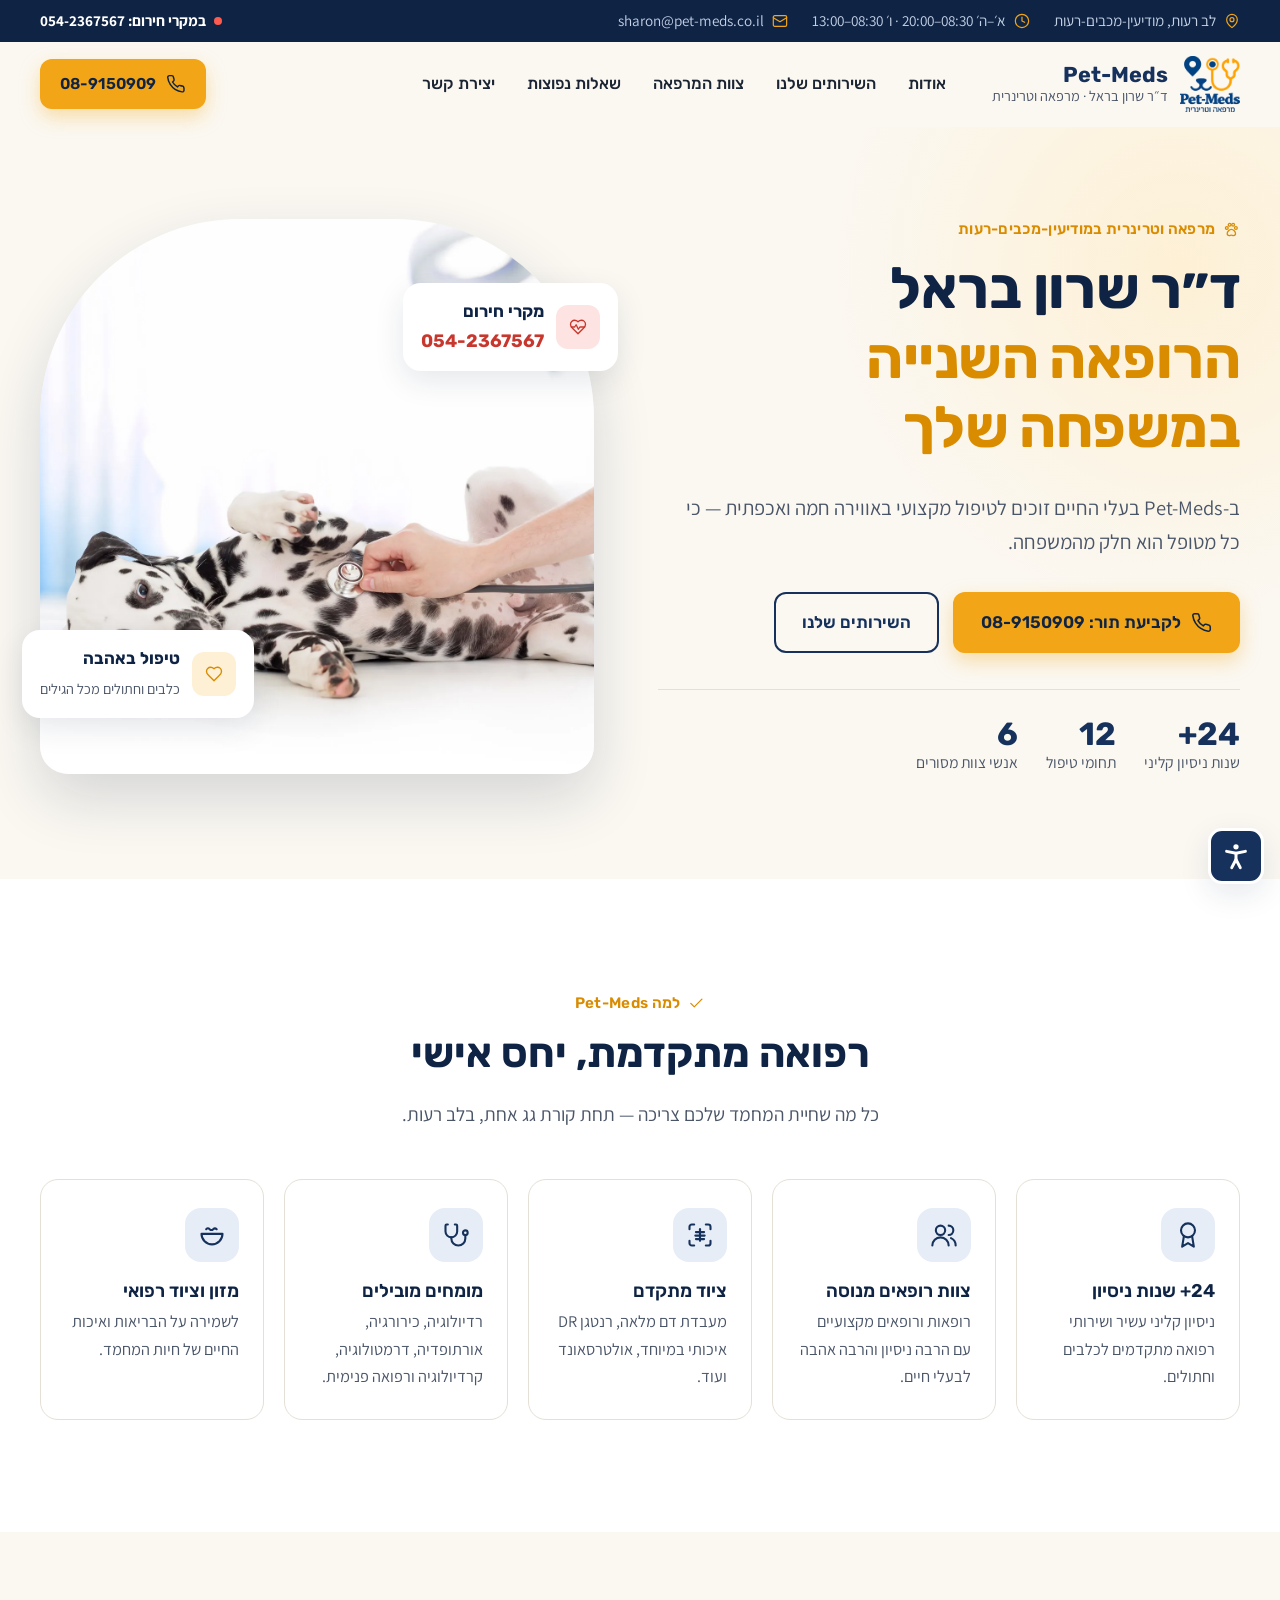
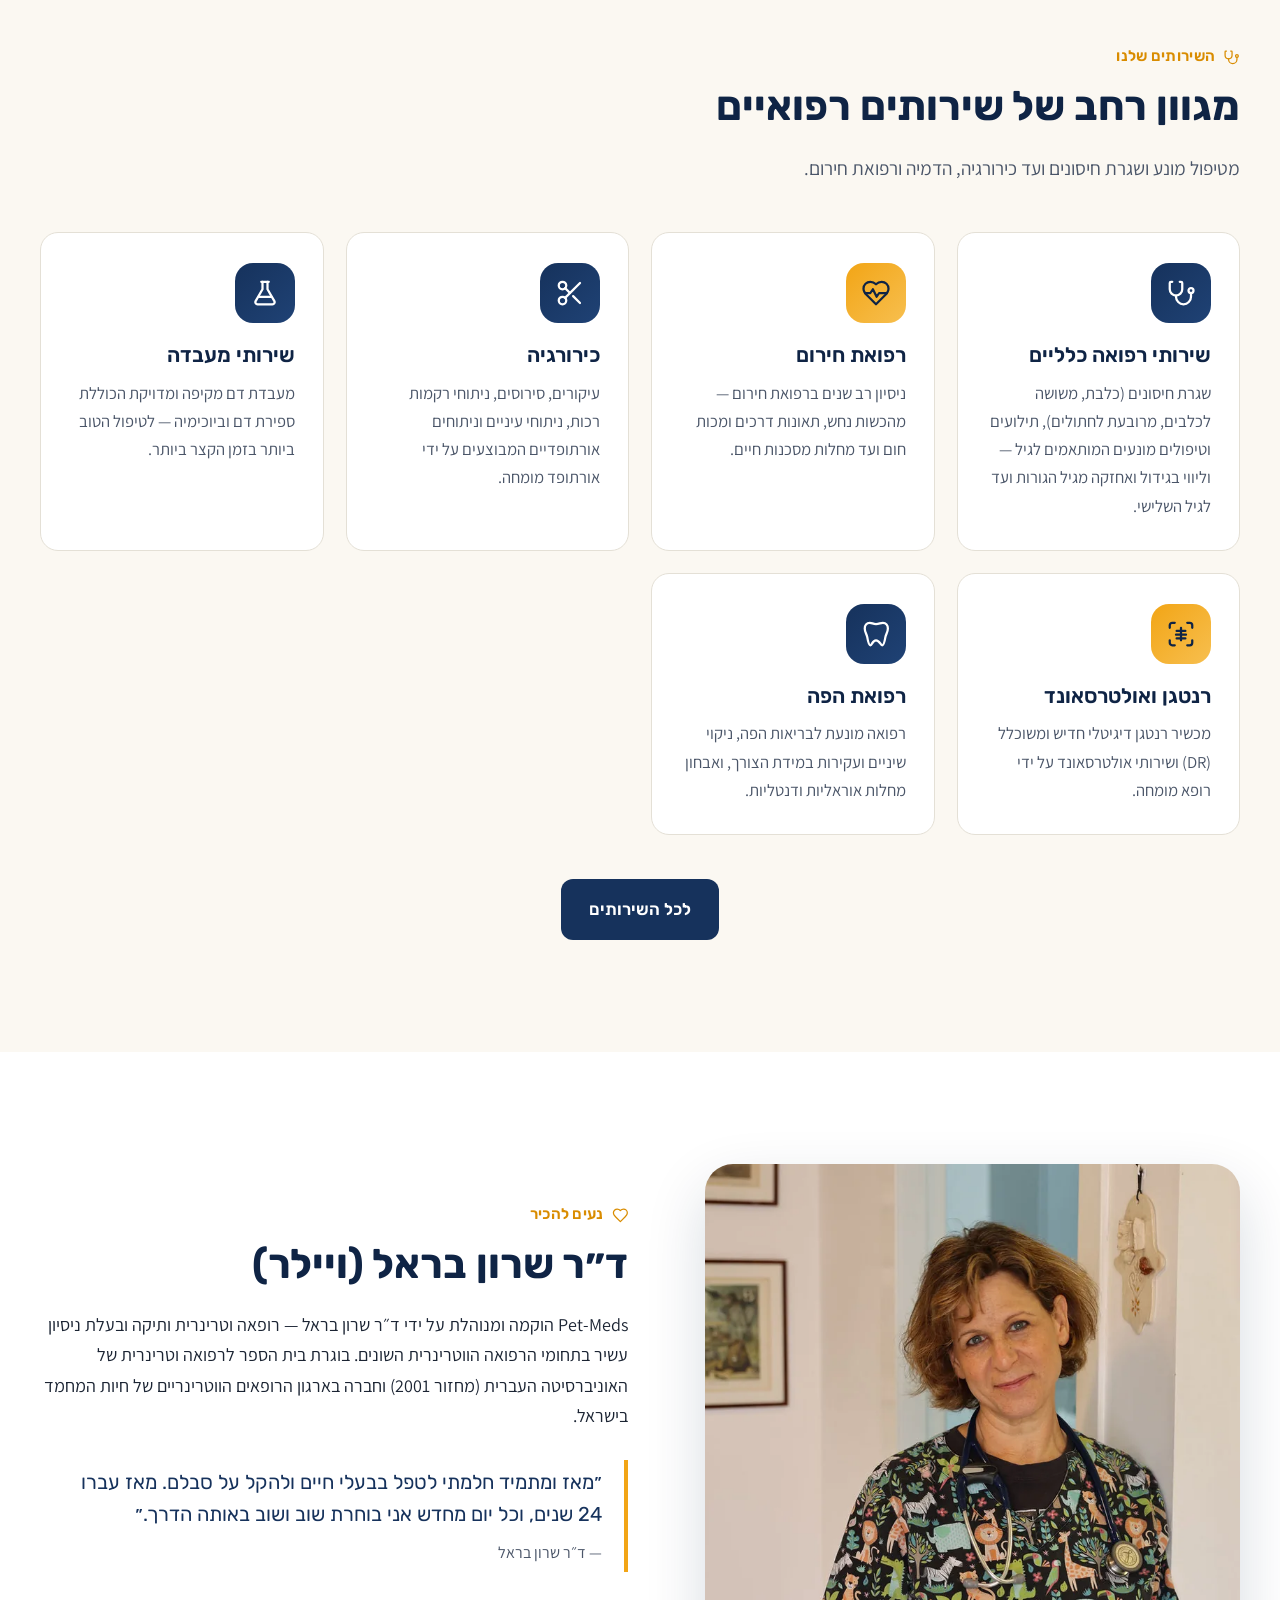
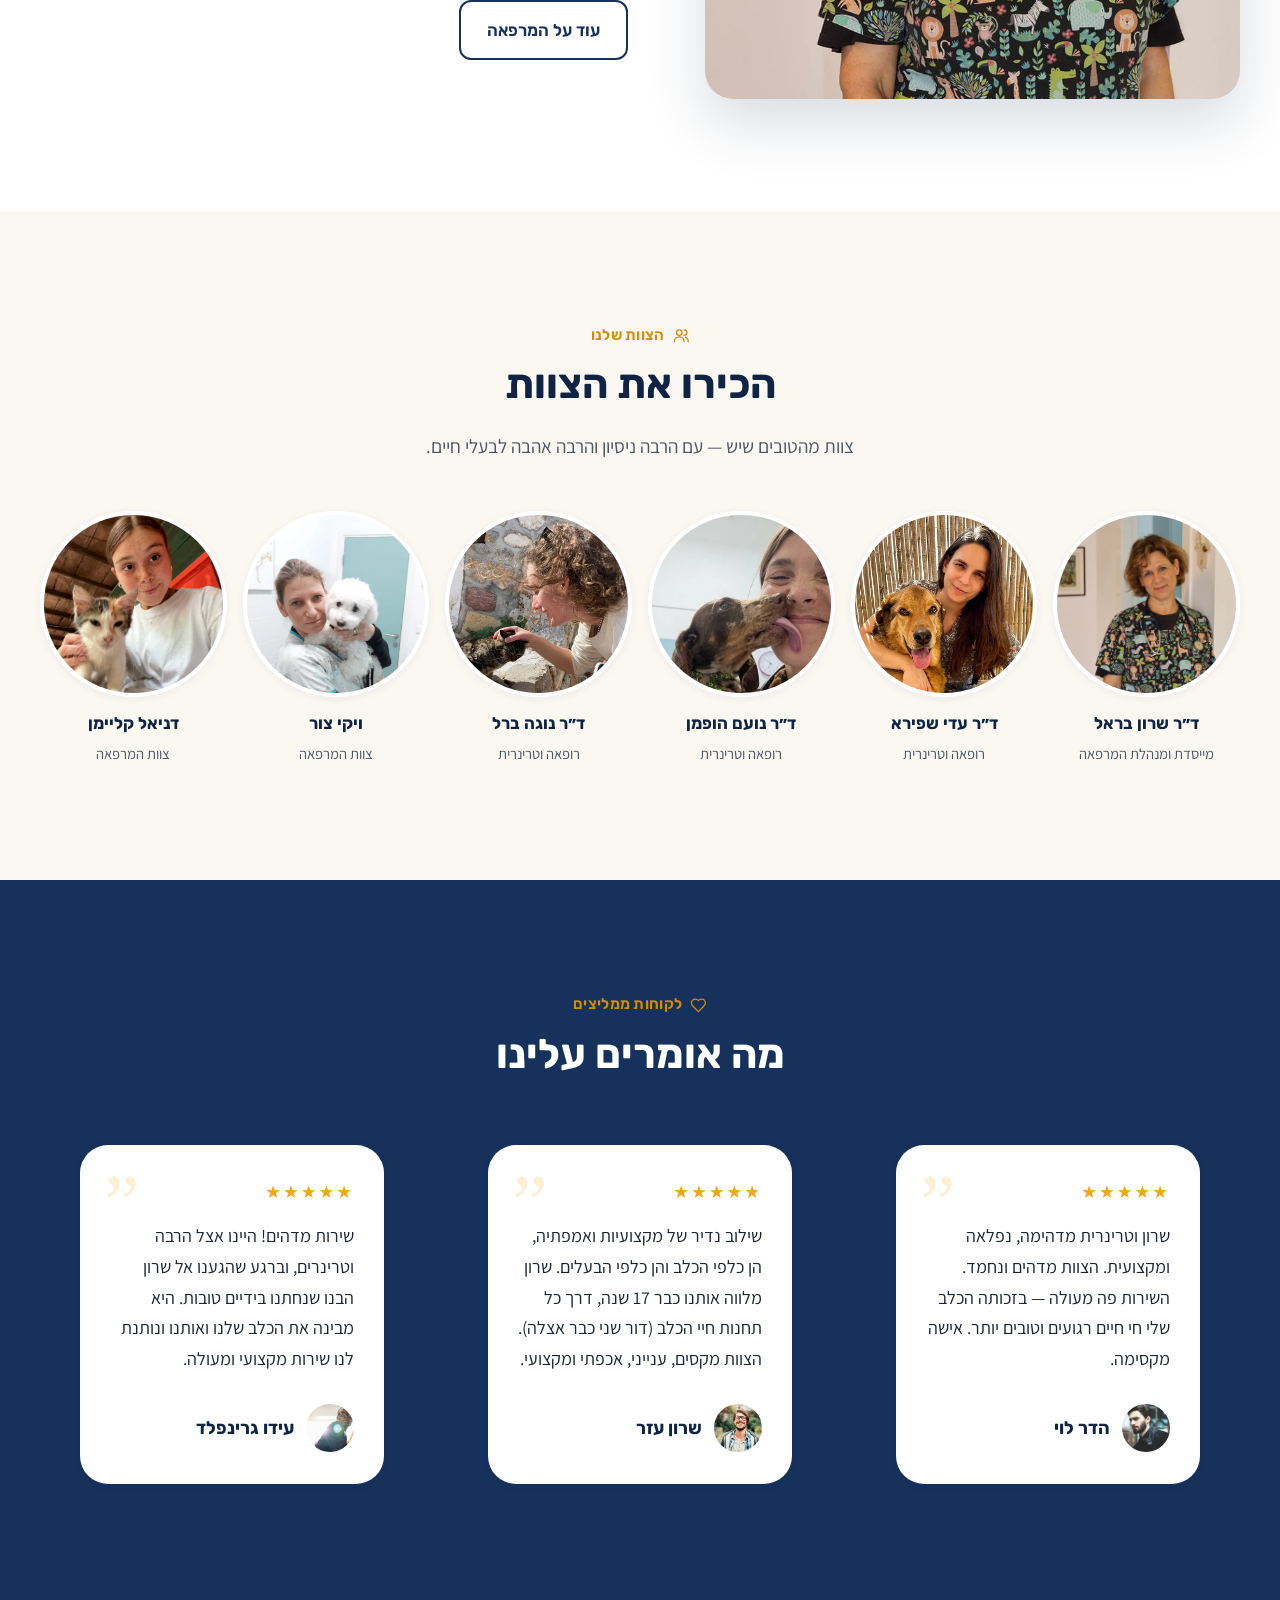
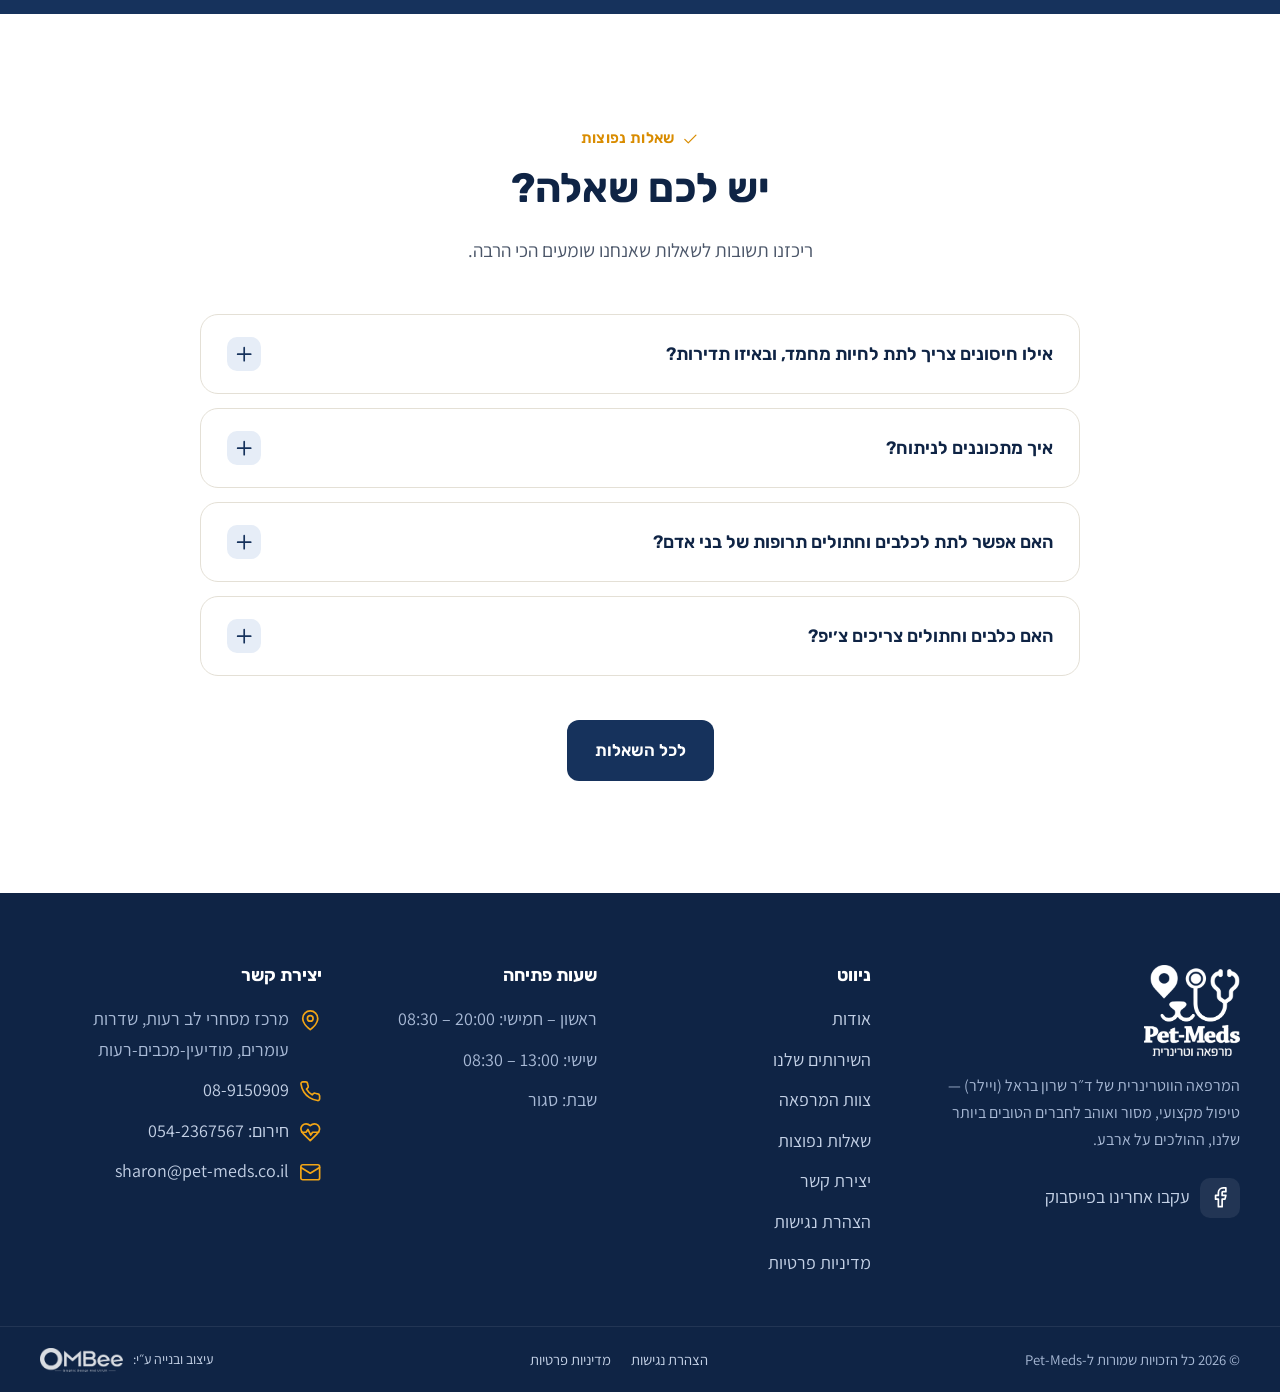
==== index.html @ 330ca10f "Pet-Meds website — full redesign Static RTL Hebrew site for Dr. Sharon Barel's veterinary clinic: ho" ====
<!doctype html>
<html lang="he" dir="rtl">
<head>
  <meta charset="utf-8">
  <meta name="viewport" content="width=device-width, initial-scale=1">
  <title>Pet-Meds | וטרינר במודיעין — ד״ר שרון בראל, מכבים רעות</title>
  <meta name="description" content="המרפאה הווטרינרית של ד״ר שרון בראל (ויילר) בלב רעות, מודיעין-מכבים-רעות. למעלה מ-24 שנות ניסיון, ציוד מתקדם, כירורגיה, מעבדה, רנטגן ורפואת חירום לכלבים וחתולים.">
  <meta property="og:title" content="Pet-Meds | וטרינר במודיעין — ד״ר שרון בראל, מכבים רעות">
  <meta property="og:description" content="המרפאה הווטרינרית של ד״ר שרון בראל (ויילר) בלב רעות, מודיעין-מכבים-רעות. למעלה מ-24 שנות ניסיון, ציוד מתקדם, כירורגיה, מעבדה, רנטגן ורפואת חירום לכלבים וחתולים.">
  <meta property="og:type" content="website">
  <meta property="og:locale" content="he_IL">
  <meta property="og:image" content="img/hero.webp">
  <meta name="theme-color" content="#16325c">
  <link rel="canonical" href="https://www.pet-meds.co.il/">
  <link rel="icon" href="img/logo-Pet-Meds.webp">
  <link rel="preconnect" href="https://fonts.googleapis.com">
  <link rel="preconnect" href="https://fonts.gstatic.com" crossorigin>
  <link href="https://fonts.googleapis.com/css2?family=Assistant:wght@400;600;700&family=Rubik:wght@500;600;700&display=swap" rel="stylesheet">
  <link rel="stylesheet" href="css/style.css">

  <script type="application/ld+json">
  {"@context":"https://schema.org","@type":"VeterinaryCare","name":"Pet-Meds — המרפאה הווטרינרית של ד״ר שרון בראל","url":"https://www.pet-meds.co.il","telephone":"+972-8-9150909","email":"sharon@pet-meds.co.il","image":"https://www.pet-meds.co.il/img/logo-Pet-Meds.webp","address":{"@type":"PostalAddress","streetAddress":"מרכז מסחרי לב רעות, שדרות עומרים","addressLocality":"מודיעין-מכבים-רעות","addressCountry":"IL"},"openingHoursSpecification":[{"@type":"OpeningHoursSpecification","dayOfWeek":["Sunday","Monday","Tuesday","Wednesday","Thursday"],"opens":"08:30","closes":"20:00"},{"@type":"OpeningHoursSpecification","dayOfWeek":"Friday","opens":"08:30","closes":"13:00"}]}
  </script>
</head>
<body>
<a class="skip-link" href="#main">דילוג לתוכן הראשי</a>
<div class="topbar">
  <div class="container">
    <div class="topbar__info">
      <span class="topbar__item"><svg class="icon" viewBox="0 0 24 24" aria-hidden="true" focusable="false"><path d="M20 10c0 6-8 12-8 12s-8-6-8-12a8 8 0 0 1 16 0Z"/><circle cx="12" cy="10" r="3"/></svg> לב רעות, מודיעין-מכבים-רעות</span>
      <span class="topbar__item"><svg class="icon" viewBox="0 0 24 24" aria-hidden="true" focusable="false"><circle cx="12" cy="12" r="10"/><path d="M12 6v6l4 2"/></svg> א׳–ה׳ 08:30–20:00 · ו׳ 08:30–13:00</span>
      <a class="topbar__item" href="mailto:sharon@pet-meds.co.il"><svg class="icon" viewBox="0 0 24 24" aria-hidden="true" focusable="false"><rect x="2" y="4" width="20" height="16" rx="2"/><path d="m22 7-10 6L2 7"/></svg> sharon@pet-meds.co.il</a>
    </div>
    <a class="topbar__emergency" href="tel:0542367567"><span class="dot" aria-hidden="true"></span> במקרי חירום: 054-2367567</a>
  </div>
</div>
<header class="header">
  <div class="container">
    <button class="nav-toggle" type="button" aria-label="פתיחת תפריט" aria-controls="drawer" aria-expanded="false"><svg class="icon" viewBox="0 0 24 24" aria-hidden="true" focusable="false"><path d="M4 6h16M4 12h16M4 18h16"/></svg></button>
    <a class="brand" href="index.html" aria-label="Pet-Meds — לעמוד הבית">
      <img src="img/logo-Pet-Meds.webp" alt="" width="60" height="60">
      <span class="brand__text">
        <span class="brand__name">Pet-Meds</span>
        <span class="brand__sub">ד״ר שרון בראל · מרפאה וטרינרית</span>
      </span>
    </a>
    <nav class="nav" id="main-nav" aria-label="ניווט ראשי">
      <a href="about.html">אודות</a>
      <a href="services.html">השירותים שלנו</a>
      <a href="team.html">צוות המרפאה</a>
      <a href="faq.html">שאלות נפוצות</a>
      <a href="contact.html">יצירת קשר</a>
    </nav>
    <div class="header__cta">
      <a class="btn btn--primary btn--sm" href="tel:089150909"><svg class="icon" viewBox="0 0 24 24" aria-hidden="true" focusable="false"><path d="M22 16.9v3a2 2 0 0 1-2.2 2 19.8 19.8 0 0 1-8.6-3.1 19.5 19.5 0 0 1-6-6A19.8 19.8 0 0 1 2.1 4.2 2 2 0 0 1 4.1 2h3a2 2 0 0 1 2 1.7c.1.9.4 1.8.7 2.7a2 2 0 0 1-.5 2.1L8 9.8a16 16 0 0 0 6 6l1.3-1.3a2 2 0 0 1 2.1-.4c.9.3 1.8.6 2.7.7a2 2 0 0 1 1.7 2Z"/></svg> 08-9150909</a>
    </div>
  </div>
</header>
<main id="main">

<section class="hero">
  <div class="container">
    <div class="hero__text">
      <span class="eyebrow"><svg class="icon" viewBox="0 0 24 24" aria-hidden="true" focusable="false"><circle cx="5.5" cy="10" r="2"/><circle cx="9.5" cy="5.5" r="2"/><circle cx="14.5" cy="5.5" r="2"/><circle cx="18.5" cy="10" r="2"/><path d="M12 12c-2.8 0-6 3.4-6 6 0 1.7 1.3 3 3 3 1.2 0 2-.6 3-.6s1.8.6 3 .6c1.7 0 3-1.3 3-3 0-2.6-3.2-6-6-6Z"/></svg> מרפאה וטרינרית במודיעין-מכבים-רעות</span>
      <h1>ד״ר שרון בראל <span class="accent">הרופאה השנייה במשפחה שלך</span></h1>
      <p class="hero__lead">ב-Pet-Meds בעלי החיים זוכים לטיפול מקצועי באווירה חמה ואכפתית — כי כל מטופל הוא חלק מהמשפחה.</p>
      <div class="hero__actions">
        <a class="btn btn--primary" href="tel:089150909"><svg class="icon" viewBox="0 0 24 24" aria-hidden="true" focusable="false"><path d="M22 16.9v3a2 2 0 0 1-2.2 2 19.8 19.8 0 0 1-8.6-3.1 19.5 19.5 0 0 1-6-6A19.8 19.8 0 0 1 2.1 4.2 2 2 0 0 1 4.1 2h3a2 2 0 0 1 2 1.7c.1.9.4 1.8.7 2.7a2 2 0 0 1-.5 2.1L8 9.8a16 16 0 0 0 6 6l1.3-1.3a2 2 0 0 1 2.1-.4c.9.3 1.8.6 2.7.7a2 2 0 0 1 1.7 2Z"/></svg> לקביעת תור: 08-9150909</a>
        <a class="btn btn--ghost" href="services.html">השירותים שלנו</a>
      </div>
      <div class="hero__stats">
        <div><div class="stat__num">24+</div><div class="stat__label">שנות ניסיון קליני</div></div>
        <div><div class="stat__num">12</div><div class="stat__label">תחומי טיפול</div></div>
        <div><div class="stat__num">6</div><div class="stat__label">אנשי צוות מסורים</div></div>
      </div>
    </div>
    <div class="hero__media">
      <img class="hero__img" src="img/hero.webp" alt="ווטרינר בודק כלב דלמטי עם סטטוסקופ" width="2000" height="1312" fetchpriority="high">
      <div class="hero__badge hero__badge--a"><span class="ico"><svg class="icon" viewBox="0 0 24 24" aria-hidden="true" focusable="false"><path d="M19 14c1.5-1.5 3-3.2 3-5.5A5.5 5.5 0 0 0 16.5 3c-1.8 0-3 .5-4.5 2-1.5-1.5-2.7-2-4.5-2A5.5 5.5 0 0 0 2 8.5c0 2.3 1.5 4 3 5.5l7 7Z"/></svg></span><div><strong>טיפול באהבה</strong><span>כלבים וחתולים מכל הגילים</span></div></div>
      <div class="hero__badge hero__badge--b"><span class="ico"><svg class="icon" viewBox="0 0 24 24" aria-hidden="true" focusable="false"><path d="M19 14c1.5-1.5 3-3.2 3-5.5A5.5 5.5 0 0 0 16.5 3c-1.8 0-3 .5-4.5 2-1.5-1.5-2.7-2-4.5-2A5.5 5.5 0 0 0 2 8.5c0 2.3 1.5 4 3 5.5l7 7Z"/><path d="M3.2 12h4.3l2-3 3 6 2-3h6.3"/></svg></span><div><strong>מקרי חירום</strong><a href="tel:0542367567">054-2367567</a></div></div>
    </div>
  </div>
</section>

<section class="section section--white">
  <div class="container">
    <div class="section-head section-head--center">
      <span class="eyebrow"><svg class="icon" viewBox="0 0 24 24" aria-hidden="true" focusable="false"><path d="M20 6 9 17l-5-5"/></svg> למה Pet-Meds</span>
      <h2>רפואה מתקדמת, יחס אישי</h2>
      <p>כל מה שחיית המחמד שלכם צריכה — תחת קורת גג אחת, בלב רעות.</p>
    </div>
    <div class="features">
      <div class="feature reveal"><div class="feature__ico"><svg class="icon" viewBox="0 0 24 24" aria-hidden="true" focusable="false"><circle cx="12" cy="8" r="6"/><path d="M15.5 13 17 22l-5-3-5 3 1.5-9"/></svg></div><h3>24+ שנות ניסיון</h3><p>ניסיון קליני עשיר ושירותי רפואה מתקדמים לכלבים וחתולים.</p></div>
      <div class="feature reveal"><div class="feature__ico"><svg class="icon" viewBox="0 0 24 24" aria-hidden="true" focusable="false"><circle cx="9" cy="8" r="4"/><path d="M2 21a7 7 0 0 1 14 0"/><path d="M16 4a4 4 0 0 1 0 8"/><path d="M22 21a7 7 0 0 0-4-6.3"/></svg></div><h3>צוות רופאים מנוסה</h3><p>רופאות ורופאים מקצועיים עם הרבה ניסיון והרבה אהבה לבעלי חיים.</p></div>
      <div class="feature reveal"><div class="feature__ico"><svg class="icon" viewBox="0 0 24 24" aria-hidden="true" focusable="false"><path d="M3 7V5a2 2 0 0 1 2-2h2"/><path d="M17 3h2a2 2 0 0 1 2 2v2"/><path d="M21 17v2a2 2 0 0 1-2 2h-2"/><path d="M7 21H5a2 2 0 0 1-2-2v-2"/><path d="M12 7v10"/><path d="M8.5 9.5h7M8 12.5h8M8.5 15.5h7"/></svg></div><h3>ציוד מתקדם</h3><p>מעבדת דם מלאה, רנטגן DR איכותי במיוחד, אולטרסאונד ועוד.</p></div>
      <div class="feature reveal"><div class="feature__ico"><svg class="icon" viewBox="0 0 24 24" aria-hidden="true" focusable="false"><path d="M5 3H4a1 1 0 0 0-1 1v5a5 5 0 0 0 10 0V4a1 1 0 0 0-1-1h-1"/><path d="M8 14v1a6 6 0 0 0 12 0v-3"/><circle cx="20" cy="10" r="2"/></svg></div><h3>מומחים מובילים</h3><p>רדיולוגיה, כירורגיה, אורתופדיה, דרמטולוגיה, קרדיולוגיה ורפואה פנימית.</p></div>
      <div class="feature reveal"><div class="feature__ico"><svg class="icon" viewBox="0 0 24 24" aria-hidden="true" focusable="false"><path d="M3 11h18a9 9 0 0 1-18 0Z"/><path d="M7 7c1-1 2-1 3 0s2 1 3 0 2-1 3 0"/></svg></div><h3>מזון וציוד רפואי</h3><p>לשמירה על הבריאות ואיכות החיים של חיות המחמד.</p></div>
    </div>
  </div>
</section>

<section class="section">
  <div class="container">
    <div class="section-head">
      <span class="eyebrow"><svg class="icon" viewBox="0 0 24 24" aria-hidden="true" focusable="false"><path d="M5 3H4a1 1 0 0 0-1 1v5a5 5 0 0 0 10 0V4a1 1 0 0 0-1-1h-1"/><path d="M8 14v1a6 6 0 0 0 12 0v-3"/><circle cx="20" cy="10" r="2"/></svg> השירותים שלנו</span>
      <h2>מגוון רחב של שירותים רפואיים</h2>
      <p>מטיפול מונע ושגרת חיסונים ועד כירורגיה, הדמיה ורפואת חירום.</p>
    </div>
    <div class="services">
      <article class="service reveal">
        <div class="service__ico"><svg class="icon" viewBox="0 0 24 24" aria-hidden="true" focusable="false"><path d="M5 3H4a1 1 0 0 0-1 1v5a5 5 0 0 0 10 0V4a1 1 0 0 0-1-1h-1"/><path d="M8 14v1a6 6 0 0 0 12 0v-3"/><circle cx="20" cy="10" r="2"/></svg></div>
        <h3>שירותי רפואה כלליים</h3>
        <p>שגרת חיסונים (כלבת, משושה לכלבים, מרובעת לחתולים), תילועים וטיפולים מונעים המותאמים לגיל — וליווי בגידול ואחזקה מגיל הגורות ועד לגיל השלישי.</p>
      </article>
      <article class="service reveal">
        <div class="service__ico"><svg class="icon" viewBox="0 0 24 24" aria-hidden="true" focusable="false"><path d="M19 14c1.5-1.5 3-3.2 3-5.5A5.5 5.5 0 0 0 16.5 3c-1.8 0-3 .5-4.5 2-1.5-1.5-2.7-2-4.5-2A5.5 5.5 0 0 0 2 8.5c0 2.3 1.5 4 3 5.5l7 7Z"/><path d="M3.2 12h4.3l2-3 3 6 2-3h6.3"/></svg></div>
        <h3>רפואת חירום</h3>
        <p>ניסיון רב שנים ברפואת חירום — מהכשות נחש, תאונות דרכים ומכות חום ועד מחלות מסכנות חיים.</p>
      </article>
      <article class="service reveal">
        <div class="service__ico"><svg class="icon" viewBox="0 0 24 24" aria-hidden="true" focusable="false"><circle cx="6" cy="6" r="3"/><circle cx="6" cy="18" r="3"/><path d="M20 4 8.1 15.9"/><path d="M14.5 14.5 20 20"/><path d="M8.1 8.1 12 12"/></svg></div>
        <h3>כירורגיה</h3>
        <p>עיקורים, סירוסים, ניתוחי רקמות רכות, ניתוחי עיניים וניתוחים אורתופדיים המבוצעים על ידי אורתופד מומחה.</p>
      </article>
      <article class="service reveal">
        <div class="service__ico"><svg class="icon" viewBox="0 0 24 24" aria-hidden="true" focusable="false"><path d="M9 3h6"/><path d="M10 3v6L4.5 18.5A1.7 1.7 0 0 0 6 21h12a1.7 1.7 0 0 0 1.5-2.5L14 9V3"/><path d="M7 15h10"/></svg></div>
        <h3>שירותי מעבדה</h3>
        <p>מעבדת דם מקיפה ומדויקת הכוללת ספירת דם וביוכימיה — לטיפול הטוב ביותר בזמן הקצר ביותר.</p>
      </article>
      <article class="service reveal">
        <div class="service__ico"><svg class="icon" viewBox="0 0 24 24" aria-hidden="true" focusable="false"><path d="M3 7V5a2 2 0 0 1 2-2h2"/><path d="M17 3h2a2 2 0 0 1 2 2v2"/><path d="M21 17v2a2 2 0 0 1-2 2h-2"/><path d="M7 21H5a2 2 0 0 1-2-2v-2"/><path d="M12 7v10"/><path d="M8.5 9.5h7M8 12.5h8M8.5 15.5h7"/></svg></div>
        <h3>רנטגן ואולטרסאונד</h3>
        <p>מכשיר רנטגן דיגיטלי חדיש ומשוכלל (DR) ושירותי אולטרסאונד על ידי רופא מומחה.</p>
      </article>
      <article class="service reveal">
        <div class="service__ico"><svg class="icon" viewBox="0 0 24 24" aria-hidden="true" focusable="false"><path d="M7 3c-2.5 0-4 2-4 4.5 0 3 1.5 4.5 2 7 .5 3 1 6.5 2.5 6.5S9 17 12 17s3.5 4 5 4 2-3.5 2.5-6.5c.5-2.5 2-4 2-7C21.5 5 20 3 17.5 3c-2 0-3 1-5.5 1S9 3 7 3Z"/></svg></div>
        <h3>רפואת הפה</h3>
        <p>רפואה מונעת לבריאות הפה, ניקוי שיניים ועקירות במידת הצורך, ואבחון מחלות אוראליות ודנטליות.</p>
      </article>
    </div>
    <div class="section-cta"><a class="btn btn--navy" href="services.html">לכל השירותים</a></div>
  </div>
</section>

<section class="section section--white">
  <div class="container split">
    <div class="split__media reveal">
      <img src="img/team-sharon.webp" alt="ד״ר שרון בראל במרפאה" width="900" height="765" loading="lazy">
    </div>
    <div class="reveal">
      <span class="eyebrow"><svg class="icon" viewBox="0 0 24 24" aria-hidden="true" focusable="false"><path d="M19 14c1.5-1.5 3-3.2 3-5.5A5.5 5.5 0 0 0 16.5 3c-1.8 0-3 .5-4.5 2-1.5-1.5-2.7-2-4.5-2A5.5 5.5 0 0 0 2 8.5c0 2.3 1.5 4 3 5.5l7 7Z"/></svg> נעים להכיר</span>
      <h2>ד״ר שרון בראל (ויילר)</h2>
      <p>Pet-Meds הוקמה ומנוהלת על ידי ד״ר שרון בראל — רופאה וטרינרית ותיקה ובעלת ניסיון עשיר בתחומי הרפואה הווטרינרית השונים. בוגרת בית הספר לרפואה וטרינרית של האוניברסיטה העברית (מחזור 2001) וחברה בארגון הרופאים הווטרינריים של חיות המחמד בישראל.</p>
      <blockquote class="quote">
        ״מאז ומתמיד חלמתי לטפל בבעלי חיים ולהקל על סבלם. מאז עברו 24 שנים, וכל יום מחדש אני בוחרת שוב ושוב באותה הדרך.״
        <cite>— ד״ר שרון בראל</cite>
      </blockquote>
      <a class="btn btn--ghost" href="about.html">עוד על המרפאה</a>
    </div>
  </div>
</section>

<section class="section">
  <div class="container">
    <div class="section-head section-head--center">
      <span class="eyebrow"><svg class="icon" viewBox="0 0 24 24" aria-hidden="true" focusable="false"><circle cx="9" cy="8" r="4"/><path d="M2 21a7 7 0 0 1 14 0"/><path d="M16 4a4 4 0 0 1 0 8"/><path d="M22 21a7 7 0 0 0-4-6.3"/></svg> הצוות שלנו</span>
      <h2>הכירו את הצוות</h2>
      <p>צוות מהטובים שיש — עם הרבה ניסיון והרבה אהבה לבעלי חיים.</p>
    </div>
    <div class="team-strip">
      <a class="reveal" href="team.html#sharon"><img src="img/team-sharon.webp" alt="" loading="lazy"><strong>ד״ר שרון בראל</strong><span>מייסדת ומנהלת המרפאה</span></a>
      <a class="reveal" href="team.html#adi"><img src="img/team-adi.webp" alt="" loading="lazy"><strong>ד״ר עדי שפירא</strong><span>רופאה וטרינרית</span></a>
      <a class="reveal" href="team.html#noam"><img src="img/team-noam.webp" alt="" loading="lazy"><strong>ד״ר נועם הופמן</strong><span>רופאה וטרינרית</span></a>
      <a class="reveal" href="team.html#noga"><img src="img/team-noga.webp" alt="" loading="lazy"><strong>ד״ר נוגה ברל</strong><span>רופאה וטרינרית</span></a>
      <a class="reveal" href="team.html#vicky"><img src="img/team-vicky.webp" alt="" loading="lazy"><strong>ויקי צור</strong><span>צוות המרפאה</span></a>
      <a class="reveal" href="team.html#daniel"><img src="img/team-daniel.webp" alt="" loading="lazy"><strong>דניאל קליימן</strong><span>צוות המרפאה</span></a>
    </div>
  </div>
</section>

<section class="section section--navy">
  <div class="container">
    <div class="section-head section-head--center">
      <span class="eyebrow"><svg class="icon" viewBox="0 0 24 24" aria-hidden="true" focusable="false"><path d="M19 14c1.5-1.5 3-3.2 3-5.5A5.5 5.5 0 0 0 16.5 3c-1.8 0-3 .5-4.5 2-1.5-1.5-2.7-2-4.5-2A5.5 5.5 0 0 0 2 8.5c0 2.3 1.5 4 3 5.5l7 7Z"/></svg> לקוחות ממליצים</span>
      <h2>מה אומרים עלינו</h2>
    </div>
    <div class="reviews">
      <figure class="review reveal">
        <span class="review__mark" aria-hidden="true">”</span>
        <div class="review__stars" aria-label="5 כוכבים">★★★★★</div>
        <blockquote style="margin:0"><p>שרון וטרינרית מדהימה, נפלאה ומקצועית. הצוות מדהים ונחמד. השירות פה מעולה — בזכותה הכלב שלי חי חיים רגועים וטובים יותר. אישה מקסימה.</p></blockquote>
        <figcaption class="review__author"><img src="img/review-1.webp" alt="" width="48" height="48" loading="lazy"><strong>הדר לוי</strong></figcaption>
      </figure>
      <figure class="review reveal">
        <span class="review__mark" aria-hidden="true">”</span>
        <div class="review__stars" aria-label="5 כוכבים">★★★★★</div>
        <blockquote style="margin:0"><p>שילוב נדיר של מקצועיות ואמפתיה, הן כלפי הכלב והן כלפי הבעלים. שרון מלווה אותנו כבר 17 שנה, דרך כל תחנות חיי הכלב (דור שני כבר אצלה). הצוות מקסים, ענייני, אכפתי ומקצועי.</p></blockquote>
        <figcaption class="review__author"><img src="img/review-2.webp" alt="" width="48" height="48" loading="lazy"><strong>שרון עזר</strong></figcaption>
      </figure>
      <figure class="review reveal">
        <span class="review__mark" aria-hidden="true">”</span>
        <div class="review__stars" aria-label="5 כוכבים">★★★★★</div>
        <blockquote style="margin:0"><p>שירות מדהים! היינו אצל הרבה וטרינרים, וברגע שהגענו אל שרון הבנו שנחתנו בידיים טובות. היא מבינה את הכלב שלנו ואותנו ונותנת לנו שירות מקצועי ומעולה.</p></blockquote>
        <figcaption class="review__author"><img src="img/review-3.webp" alt="" width="48" height="48" loading="lazy"><strong>עידו גרינפלד</strong></figcaption>
      </figure>
    </div>
  </div>
</section>

<section class="section section--white">
  <div class="container">
    <div class="section-head section-head--center">
      <span class="eyebrow"><svg class="icon" viewBox="0 0 24 24" aria-hidden="true" focusable="false"><path d="M20 6 9 17l-5-5"/></svg> שאלות נפוצות</span>
      <h2>יש לכם שאלה?</h2>
      <p>ריכזנו תשובות לשאלות שאנחנו שומעים הכי הרבה.</p>
    </div>
    <div class="faq">
      <details data-cat="prevent">
        <summary>אילו חיסונים צריך לתת לחיות מחמד, ובאיזו תדירות?<span class="plus" aria-hidden="true"><svg class="icon" viewBox="0 0 24 24" aria-hidden="true" focusable="false"><path d="M12 5v14M5 12h14"/></svg></span></summary>
        <div class="faq__body">
    <h4>כלבים</h4>
    <ul>
      <li><strong>חיסון משושה:</strong> מגיל 6–8 שבועות, בשלוש מנות ראשונות, ולאחר מכן פעם בשנה.</li>
      <li><strong>חיסון כלבת:</strong> בגורים החיסון ניתן פעמיים בהפרש של חודש ויום, ולאחר מכן אחת לשנתיים.</li>
      <li><strong>תילועים:</strong> בגורים ניתנים פעמיים בהפרש של 10 ימים, ולאחר מכן אחת לחצי שנה כטיפול מונע.</li>
      <li><strong>תולעת הפארק (S. lupi):</strong> זריקה של חומר הנקרא דקטומקס, הניתנת כל חודשיים.</li>
      <li><strong>חיסון שעלת המכלאות:</strong> לפי הצורך.</li>
      <li>טיפול קבוע לאורך כל השנה נגד טפילים חיצוניים (פרעושים וקרציות).</li>
    </ul>
    <h4>חתולים</h4>
    <ul>
      <li><strong>חיסון מרובע:</strong> מגיל 8 שבועות, בשתי מנות ראשונות, ולאחר מכן פעם בשנה.</li>
      <li><strong>תילועים:</strong> בגורים ניתנים פעמיים בהפרש של 10 ימים, ולאחר מכן אחת לחצי שנה כטיפול מונע.</li>
      <li>טיפול קבוע לאורך כל השנה נגד פרעושים וקרציות — לחתולים שיוצאים מהבית.</li>
      <li><strong>חיסון נגד כלבת:</strong> אינו חובה על פי חוק, וניתן במקרים מיוחדים.</li>
    </ul></div>
      </details>
      <details data-cat="care">
        <summary>איך מתכוננים לניתוח?<span class="plus" aria-hidden="true"><svg class="icon" viewBox="0 0 24 24" aria-hidden="true" focusable="false"><path d="M12 5v14M5 12h14"/></svg></span></summary>
        <div class="faq__body"><p>לפני ניתוח חשוב להקפיד:</p><ul><li>צום של 8–12 שעות (מים — חופשי).</li><li>להביא היסטוריה רפואית עדכנית.</li><li>לקיים שיחה מקדימה עם הווטרינר לקבלת הנחיות נוספות.</li></ul></div>
      </details>
      <details data-cat="health">
        <summary>האם אפשר לתת לכלבים וחתולים תרופות של בני אדם?<span class="plus" aria-hidden="true"><svg class="icon" viewBox="0 0 24 24" aria-hidden="true" focusable="false"><path d="M12 5v14M5 12h14"/></svg></span></summary>
        <div class="faq__body"><p><strong>בשום אופן לא!</strong> רוב התרופות של בני אדם עלולות להיות רעילות ואף קטלניות לחיות מחמד. בכל מקרה של צורך בטיפול תרופתי, יש להיוועץ בווטרינר.</p></div>
      </details>
      <details data-cat="prevent">
        <summary>האם כלבים וחתולים צריכים צ׳יפ?<span class="plus" aria-hidden="true"><svg class="icon" viewBox="0 0 24 24" aria-hidden="true" focusable="false"><path d="M12 5v14M5 12h14"/></svg></span></summary>
        <div class="faq__body"><p>כן. החוק בישראל מחייב סימון כלבים בצ׳יפ. גם לחתולים מומלץ לשים צ׳יפ, כדי להגדיל את הסיכוי לאתר אותם אם הם הולכים לאיבוד — אך בחתולים אין חוק בנושא.</p></div>
      </details>
    </div>
    <div class="section-cta"><a class="btn btn--navy" href="faq.html">לכל השאלות</a></div>
  </div>
</section>
</main>
<footer class="footer">
  <div class="container footer__grid">
    <div class="footer__brand">
      <img src="img/logo-Pet-Meds.webp" alt="Pet-Meds — מרפאה וטרינרית" width="72" height="72">
      <p>המרפאה הווטרינרית של ד״ר שרון בראל (ויילר) — טיפול מקצועי, מסור ואוהב לחברים הטובים ביותר שלנו, ההולכים על ארבע.</p>
      <a class="footer__social" href="https://www.facebook.com/petmeds2015" target="_blank" rel="noopener"><span class="ico"><svg class="icon" viewBox="0 0 24 24" aria-hidden="true" focusable="false"><path d="M18 2h-3a5 5 0 0 0-5 5v3H7v4h3v8h4v-8h3l1-4h-4V7a1 1 0 0 1 1-1h3Z"/></svg></span> עקבו אחרינו בפייסבוק</a>
    </div>
    <div>
      <h4>ניווט</h4>
      <ul><li><a href="about.html">אודות</a></li><li><a href="services.html">השירותים שלנו</a></li><li><a href="team.html">צוות המרפאה</a></li><li><a href="faq.html">שאלות נפוצות</a></li><li><a href="contact.html">יצירת קשר</a></li><li><a href="accessibility.html">הצהרת נגישות</a></li><li><a href="privacy.html">מדיניות פרטיות</a></li></ul>
    </div>
    <div>
      <h4>שעות פתיחה</h4>
      <ul><li>ראשון – חמישי: <span dir="ltr">08:30 – 20:00</span></li><li>שישי: <span dir="ltr">08:30 – 13:00</span></li><li>שבת: <span dir="ltr">סגור</span></li></ul>
    </div>
    <div>
      <h4>יצירת קשר</h4>
      <ul class="footer__contact">
        <li><svg class="icon" viewBox="0 0 24 24" aria-hidden="true" focusable="false"><path d="M20 10c0 6-8 12-8 12s-8-6-8-12a8 8 0 0 1 16 0Z"/><circle cx="12" cy="10" r="3"/></svg> <span>מרכז מסחרי לב רעות, שדרות עומרים, מודיעין-מכבים-רעות</span></li>
        <li><svg class="icon" viewBox="0 0 24 24" aria-hidden="true" focusable="false"><path d="M22 16.9v3a2 2 0 0 1-2.2 2 19.8 19.8 0 0 1-8.6-3.1 19.5 19.5 0 0 1-6-6A19.8 19.8 0 0 1 2.1 4.2 2 2 0 0 1 4.1 2h3a2 2 0 0 1 2 1.7c.1.9.4 1.8.7 2.7a2 2 0 0 1-.5 2.1L8 9.8a16 16 0 0 0 6 6l1.3-1.3a2 2 0 0 1 2.1-.4c.9.3 1.8.6 2.7.7a2 2 0 0 1 1.7 2Z"/></svg> <a href="tel:089150909">08-9150909</a></li>
        <li><svg class="icon" viewBox="0 0 24 24" aria-hidden="true" focusable="false"><path d="M19 14c1.5-1.5 3-3.2 3-5.5A5.5 5.5 0 0 0 16.5 3c-1.8 0-3 .5-4.5 2-1.5-1.5-2.7-2-4.5-2A5.5 5.5 0 0 0 2 8.5c0 2.3 1.5 4 3 5.5l7 7Z"/><path d="M3.2 12h4.3l2-3 3 6 2-3h6.3"/></svg> <a href="tel:0542367567">חירום: 054-2367567</a></li>
        <li><svg class="icon" viewBox="0 0 24 24" aria-hidden="true" focusable="false"><rect x="2" y="4" width="20" height="16" rx="2"/><path d="m22 7-10 6L2 7"/></svg> <a href="mailto:sharon@pet-meds.co.il">sharon@pet-meds.co.il</a></li>
      </ul>
    </div>
  </div>
  <div class="footer__bottom">
    <div class="container">
      <span>© <span id="year">2026</span> כל הזכויות שמורות ל-Pet-Meds</span>
      <span class="footer__legal"><a href="accessibility.html">הצהרת נגישות</a><a href="privacy.html">מדיניות פרטיות</a></span>
      <a class="footer__credit" href="https://ombee.co.il" target="_blank" rel="noopener">עיצוב ובנייה ע״י: <img src="img/ombee-logo.webp" alt="OMBee — Graphic Design and UI/UX" width="800" height="230" loading="lazy"></a>
    </div>
  </div>
</footer>

<a class="fab" href="tel:0542367567"><svg class="icon" viewBox="0 0 24 24" aria-hidden="true" focusable="false"><path d="M22 16.9v3a2 2 0 0 1-2.2 2 19.8 19.8 0 0 1-8.6-3.1 19.5 19.5 0 0 1-6-6A19.8 19.8 0 0 1 2.1 4.2 2 2 0 0 1 4.1 2h3a2 2 0 0 1 2 1.7c.1.9.4 1.8.7 2.7a2 2 0 0 1-.5 2.1L8 9.8a16 16 0 0 0 6 6l1.3-1.3a2 2 0 0 1 2.1-.4c.9.3 1.8.6 2.7.7a2 2 0 0 1 1.7 2Z"/></svg> חירום</a>

<button class="a11y-toggle" type="button" aria-label="תפריט נגישות" aria-controls="a11y-panel" aria-expanded="false"><svg class="icon" viewBox="0 0 24 24" aria-hidden="true" focusable="false"><circle cx="12" cy="12" r="11" fill="currentColor" stroke="none" opacity=".0"/><circle cx="12" cy="4.6" r="2.1" fill="currentColor" stroke="none"/><path d="M4.5 8.3 12 9.8l7.5-1.5" stroke-width="2.4"/><path d="M12 9.8v5" stroke-width="2.4"/><path d="m8.6 21.3 3.4-6.5 3.4 6.5" stroke-width="2.4"/></svg></button>
<div class="a11y-panel" id="a11y-panel" role="dialog" aria-label="תפריט נגישות" hidden>
  <div class="a11y-panel__head">
    <h2 class="a11y-panel__title">תפריט נגישות</h2>
    <button class="a11y-panel__close" type="button" aria-label="סגירת תפריט הנגישות"><svg class="icon" viewBox="0 0 24 24" aria-hidden="true" focusable="false"><path d="M18 6 6 18M6 6l12 12"/></svg></button>
  </div>
  <div class="a11y-grid">
    <button type="button" class="a11y-tile" data-a11y="contrast" data-title="ניגודיות +" data-labels="ניגודיות כהה|ניגודיות בהירה|היפוך צבעים" aria-pressed="false">
      <span class="a11y-tile__ico"><svg class="icon" viewBox="0 0 24 24" aria-hidden="true" focusable="false"><circle cx="12" cy="12" r="9"/><path d="M12 3a9 9 0 0 1 0 18Z" fill="currentColor"/></svg></span>
      <span class="a11y-tile__label">ניגודיות +</span>
      <span class="a11y-tile__steps" aria-hidden="true"><i></i><i></i><i></i></span>
    </button>
    <button type="button" class="a11y-tile" data-a11y="links" data-title="הדגשת קישורים" data-labels="הדגשת קישורים" aria-pressed="false">
      <span class="a11y-tile__ico"><svg class="icon" viewBox="0 0 24 24" aria-hidden="true" focusable="false"><path d="M9 17H7A5 5 0 0 1 7 7h2"/><path d="M15 7h2a5 5 0 1 1 0 10h-2"/><path d="M8 12h8"/></svg></span>
      <span class="a11y-tile__label">הדגשת קישורים</span>
      
    </button>
    <button type="button" class="a11y-tile" data-a11y="text" data-title="טקסט גדול" data-labels="טקסט גדול|טקסט גדול יותר|טקסט ענק" aria-pressed="false">
      <span class="a11y-tile__ico"><svg class="icon" viewBox="0 0 24 24" aria-hidden="true" focusable="false"><path d="M3 7V5h10v2"/><path d="M8 5v14"/><path d="M6 19h4"/><path d="M14 12v-1.5h7V12"/><path d="M17.5 10.5V19"/><path d="M16 19h3"/></svg></span>
      <span class="a11y-tile__label">טקסט גדול</span>
      <span class="a11y-tile__steps" aria-hidden="true"><i></i><i></i><i></i></span>
    </button>
    <button type="button" class="a11y-tile" data-a11y="spacing" data-title="ריווח טקסט" data-labels="ריווח טקסט|ריווח גדול|ריווח גדול מאוד" aria-pressed="false">
      <span class="a11y-tile__ico"><svg class="icon" viewBox="0 0 24 24" aria-hidden="true" focusable="false"><path d="M7 12h10" stroke-dasharray="2 2.5"/><path d="m5 9-3 3 3 3"/><path d="m19 9 3 3-3 3"/></svg></span>
      <span class="a11y-tile__label">ריווח טקסט</span>
      <span class="a11y-tile__steps" aria-hidden="true"><i></i><i></i><i></i></span>
    </button>
    <button type="button" class="a11y-tile" data-a11y="motion" data-title="ביטול הנפשות" data-labels="ביטול הנפשות" aria-pressed="false">
      <span class="a11y-tile__ico"><svg class="icon" viewBox="0 0 24 24" aria-hidden="true" focusable="false"><circle cx="12" cy="12" r="9" stroke-dasharray="1.5 2.6"/><path d="M10 9v6M14 9v6"/></svg></span>
      <span class="a11y-tile__label">ביטול הנפשות</span>
      
    </button>
    <button type="button" class="a11y-tile" data-a11y="images" data-title="הסתרת תמונות" data-labels="הסתרת תמונות" aria-pressed="false">
      <span class="a11y-tile__ico"><svg class="icon" viewBox="0 0 24 24" aria-hidden="true" focusable="false"><rect x="2" y="6" width="16" height="15" rx="2"/><circle cx="7.5" cy="11" r="1.5"/><path d="m18 17-4.5-4.5L5 21"/><path d="m17 2 5 5M22 2l-5 5"/></svg></span>
      <span class="a11y-tile__label">הסתרת תמונות</span>
      
    </button>
    <button type="button" class="a11y-tile" data-a11y="dyslexia" data-title="תמיכה בדיסלקציה" data-labels="תמיכה בדיסלקציה" aria-pressed="false">
      <span class="a11y-tile__ico"><svg class="icon" viewBox="0 0 24 24" aria-hidden="true" focusable="false"><text x="12" y="17.5" text-anchor="middle" font-size="15" font-family="Georgia, serif" fill="currentColor" stroke="none">Df</text></svg></span>
      <span class="a11y-tile__label">תמיכה בדיסלקציה</span>
      
    </button>
    <button type="button" class="a11y-tile" data-a11y="cursor" data-title="סמן" data-labels="סמן גדול כהה|סמן גדול בהיר" aria-pressed="false">
      <span class="a11y-tile__ico"><svg class="icon" viewBox="0 0 24 24" aria-hidden="true" focusable="false"><path d="M5 3 19 10l-6.5 2L10 18.5Z"/><path d="m12.5 12 5.5 6"/></svg></span>
      <span class="a11y-tile__label">סמן</span>
      <span class="a11y-tile__steps" aria-hidden="true"><i></i><i></i></span>
    </button>
    <button type="button" class="a11y-tile" data-a11y="tooltips" data-title="תיאורים" data-labels="תיאורים" aria-pressed="false">
      <span class="a11y-tile__ico"><svg class="icon" viewBox="0 0 24 24" aria-hidden="true" focusable="false"><path d="M21 15a2 2 0 0 1-2 2H8l-4 4V5a2 2 0 0 1 2-2h13a2 2 0 0 1 2 2Z"/><path d="M12.5 7v.01M12.5 10v4"/></svg></span>
      <span class="a11y-tile__label">תיאורים</span>
      
    </button>
    <button type="button" class="a11y-tile" data-a11y="lineheight" data-title="גובה שורה" data-labels="גובה שורה גדול|גובה שורה גדול יותר|גובה שורה מקסימלי" aria-pressed="false">
      <span class="a11y-tile__ico"><svg class="icon" viewBox="0 0 24 24" aria-hidden="true" focusable="false"><path d="M11 6h10M11 10h10M11 14h10M11 18h10"/><path d="M5 4v16"/><path d="m3 6 2-2 2 2M3 18l2 2 2-2"/></svg></span>
      <span class="a11y-tile__label">גובה שורה</span>
      <span class="a11y-tile__steps" aria-hidden="true"><i></i><i></i><i></i></span>
    </button>
    <button type="button" class="a11y-tile" data-a11y="align" data-title="יישור טקסט" data-labels="יישור לימין|יישור למרכז|יישור לשמאל" aria-pressed="false">
      <span class="a11y-tile__ico"><svg class="icon" viewBox="0 0 24 24" aria-hidden="true" focusable="false"><path d="M3 6h18M9 10h12M3 14h18M9 18h12"/></svg></span>
      <span class="a11y-tile__label">יישור טקסט</span>
      <span class="a11y-tile__steps" aria-hidden="true"><i></i><i></i><i></i></span>
    </button>
    <button type="button" class="a11y-tile" data-a11y="saturation" data-title="רוויה" data-labels="רוויה נמוכה|רוויה גבוהה|גווני אפור" aria-pressed="false">
      <span class="a11y-tile__ico"><svg class="icon" viewBox="0 0 24 24" aria-hidden="true" focusable="false"><path d="M12 3s6 6.5 6 11a6 6 0 0 1-12 0c0-4.5 6-11 6-11Z"/></svg></span>
      <span class="a11y-tile__label">רוויה</span>
      <span class="a11y-tile__steps" aria-hidden="true"><i></i><i></i><i></i></span>
    </button>
  </div>
  <button class="a11y-reset" type="button" data-a11y-reset><svg class="icon" viewBox="0 0 24 24" aria-hidden="true" focusable="false"><path d="M3 12a9 9 0 0 1 15.5-6.2L21 8"/><path d="M21 3v5h-5"/><path d="M21 12a9 9 0 0 1-15.5 6.2L3 16"/><path d="M3 21v-5h5"/></svg> איפוס כל הגדרות הנגישות</button>
  <div class="a11y-links"><a href="accessibility.html">הצהרת נגישות</a><a href="privacy.html">מדיניות פרטיות</a></div>
</div>
<div class="a11y-tooltip" role="tooltip" hidden></div>

<div class="drawer-overlay" hidden></div>
<aside class="drawer" id="drawer" aria-label="תפריט ניווט" hidden>
  <div class="drawer__head">
    <a class="brand" href="index.html" aria-label="Pet-Meds — לעמוד הבית">
      <img src="img/logo-Pet-Meds.webp" alt="" width="48" height="48">
      <span class="brand__name">Pet-Meds</span>
    </a>
    <button class="drawer__close" type="button" aria-label="סגירת תפריט"><svg class="icon" viewBox="0 0 24 24" aria-hidden="true" focusable="false"><path d="M18 6 6 18M6 6l12 12"/></svg></button>
  </div>
  <nav class="drawer__nav" aria-label="ניווט ראשי">
    <a href="about.html">אודות</a>
    <a href="services.html">השירותים שלנו</a>
    <a href="team.html">צוות המרפאה</a>
    <a href="faq.html">שאלות נפוצות</a>
    <a href="contact.html">יצירת קשר</a>
  </nav>
  <div class="drawer__foot">
    <div class="drawer__hours"><svg class="icon" viewBox="0 0 24 24" aria-hidden="true" focusable="false"><circle cx="12" cy="12" r="10"/><path d="M12 6v6l4 2"/></svg><span>א׳–ה׳ 08:30–20:00<br>ו׳ 08:30–13:00</span></div>
    <a class="btn btn--primary" href="tel:089150909"><svg class="icon" viewBox="0 0 24 24" aria-hidden="true" focusable="false"><path d="M22 16.9v3a2 2 0 0 1-2.2 2 19.8 19.8 0 0 1-8.6-3.1 19.5 19.5 0 0 1-6-6A19.8 19.8 0 0 1 2.1 4.2 2 2 0 0 1 4.1 2h3a2 2 0 0 1 2 1.7c.1.9.4 1.8.7 2.7a2 2 0 0 1-.5 2.1L8 9.8a16 16 0 0 0 6 6l1.3-1.3a2 2 0 0 1 2.1-.4c.9.3 1.8.6 2.7.7a2 2 0 0 1 1.7 2Z"/></svg> 08-9150909</a>
    <a class="btn drawer__emergency" href="tel:0542367567"><svg class="icon" viewBox="0 0 24 24" aria-hidden="true" focusable="false"><path d="M19 14c1.5-1.5 3-3.2 3-5.5A5.5 5.5 0 0 0 16.5 3c-1.8 0-3 .5-4.5 2-1.5-1.5-2.7-2-4.5-2A5.5 5.5 0 0 0 2 8.5c0 2.3 1.5 4 3 5.5l7 7Z"/><path d="M3.2 12h4.3l2-3 3 6 2-3h6.3"/></svg> חירום: 054-2367567</a>
  </div>
</aside>

<script src="js/main.js"></script>
</body>
</html>
---- css/style.css ----
/* =========================================================
   Pet-Meds — מרפאה וטרינרית | ד״ר שרון בראל
   ========================================================= */

:root {
  --navy-900: #0f2445;
  --navy-800: #16325c;
  --navy-700: #1f4275;
  --navy-100: #e6edf7;
  --navy-50: #f1f5fb;
  --amber-500: #f2a516;
  --amber-600: #d98c00;
  --amber-100: #fdf0d5;
  --cream: #fbf8f2;
  --white: #ffffff;
  --ink: #1b2433;
  --ink-soft: #4a5568;
  --line: #e4e0d6;
  --danger: #c8372d;

  --radius-sm: 10px;
  --radius: 18px;
  --radius-lg: 28px;
  --shadow-sm: 0 2px 8px rgba(15, 36, 69, .06);
  --shadow: 0 10px 30px rgba(15, 36, 69, .10);
  --shadow-lg: 0 24px 60px rgba(15, 36, 69, .16);

  --font-head: "Rubik", "Assistant", system-ui, sans-serif;
  --font-body: "Assistant", "Rubik", system-ui, sans-serif;
  --container: 1200px;
  --header-h: 84px;
}

*,
*::before,
*::after { box-sizing: border-box; }

html { scroll-behavior: smooth; scroll-padding-top: calc(var(--header-h) + 16px); }

body {
  margin: 0;
  font-family: var(--font-body);
  font-size: 1.125rem;
  line-height: 1.7;
  color: var(--ink);
  background: var(--cream);
  -webkit-font-smoothing: antialiased;
}

img { max-width: 100%; height: auto; display: block; }
a { color: var(--navy-700); }
h1, h2, h3, h4 { font-family: var(--font-head); color: var(--navy-900); line-height: 1.2; margin: 0 0 .5em; }
h1 { font-size: clamp(2.2rem, 4.6vw, 3.6rem); font-weight: 700; letter-spacing: -.01em; }
h2 { font-size: clamp(1.8rem, 3.2vw, 2.6rem); font-weight: 700; }
h3 { font-size: 1.3rem; font-weight: 600; }
p { margin: 0 0 1em; }

.container { width: min(100% - 32px, var(--container)); margin-inline: auto; }
.section { padding: clamp(64px, 9vw, 112px) 0; }
.section--white { background: var(--white); }
.section--navy { background: var(--navy-800); color: #dfe7f3; }
.section--navy h2, .section--navy h3 { color: var(--white); }

.icon { width: 1.25em; height: 1.25em; flex: none; stroke: currentColor; fill: none; stroke-width: 1.8; stroke-linecap: round; stroke-linejoin: round; }

.skip-link {
  position: absolute; inset-inline-start: 16px; top: -60px; z-index: 1000;
  background: var(--amber-500); color: var(--navy-900); padding: 10px 18px; border-radius: var(--radius-sm);
  font-weight: 700; text-decoration: none; transition: top .2s;
}
.skip-link:focus { top: 12px; }

:focus-visible { outline: 3px solid var(--amber-500); outline-offset: 3px; border-radius: 4px; }

/* ---------- Eyebrow / section heads ---------- */
.eyebrow {
  display: inline-flex; align-items: center; gap: 8px;
  font-family: var(--font-head); font-weight: 600; font-size: .95rem;
  color: var(--amber-600); letter-spacing: .02em; margin-bottom: 12px;
}
.eyebrow .icon { width: 1.1em; height: 1.1em; }
.section-head { max-width: 680px; margin-bottom: 48px; }
.section-head--center { margin-inline: auto; text-align: center; }
.section-head p { color: var(--ink-soft); font-size: 1.2rem; }
.section--navy .section-head p { color: #c4d1e6; }

/* ---------- Buttons ---------- */
.btn {
  display: inline-flex; align-items: center; justify-content: center; gap: 10px;
  font-family: var(--font-head); font-weight: 600; font-size: 1.05rem;
  padding: 14px 26px; border-radius: 12px; border: 2px solid transparent;
  text-decoration: none; cursor: pointer; transition: transform .15s, background .2s, color .2s, box-shadow .2s;
  white-space: nowrap;
}
.btn:hover { transform: translateY(-2px); }
.btn--primary { background: var(--amber-500); color: var(--navy-900); box-shadow: 0 8px 20px rgba(242, 165, 22, .35); }
.btn--primary:hover { background: #ffb52e; }
.btn--navy { background: var(--navy-800); color: var(--white); }
.btn--navy:hover { background: var(--navy-700); }
.btn--ghost { border-color: var(--navy-800); color: var(--navy-800); background: transparent; }
.btn--ghost:hover { background: var(--navy-800); color: var(--white); }
.btn--light { border-color: rgba(255,255,255,.5); color: var(--white); }
.btn--light:hover { background: var(--white); color: var(--navy-900); }
.btn--sm { padding: 10px 18px; font-size: .98rem; }

/* ---------- Top bar ---------- */
.topbar { background: var(--navy-900); color: #c4d1e6; font-size: .95rem; }
.topbar .container { display: flex; justify-content: space-between; align-items: center; gap: 16px; min-height: 42px; flex-wrap: wrap; }
.topbar__info { display: flex; gap: 24px; flex-wrap: wrap; }
.topbar__item { display: inline-flex; align-items: center; gap: 8px; color: inherit; text-decoration: none; }
.topbar__item .icon { color: var(--amber-500); width: 1.05em; height: 1.05em; }
.topbar__emergency { display: inline-flex; align-items: center; gap: 8px; color: var(--white); font-weight: 700; text-decoration: none; }
.topbar__emergency .dot { width: 8px; height: 8px; border-radius: 50%; background: #ff5a4e; box-shadow: 0 0 0 0 rgba(255, 90, 78, .7); animation: pulse 2s infinite; }
@keyframes pulse { 70% { box-shadow: 0 0 0 8px rgba(255, 90, 78, 0); } 100% { box-shadow: 0 0 0 0 rgba(255, 90, 78, 0); } }

/* ---------- Header ---------- */
.header {
  position: sticky; top: 0; z-index: 100;
  background: rgba(251, 248, 242, .92); backdrop-filter: saturate(160%) blur(12px);
  border-bottom: 1px solid transparent; transition: border-color .2s, box-shadow .2s;
}
.header.is-scrolled { border-bottom-color: var(--line); box-shadow: var(--shadow-sm); }
.header .container { display: flex; align-items: center; gap: 32px; height: var(--header-h); }
.brand { display: flex; align-items: center; gap: 12px; text-decoration: none; }
.brand img { width: 60px; height: 60px; object-fit: contain; }
.brand__text { display: flex; flex-direction: column; line-height: 1.15; }
.brand__name { font-family: var(--font-head); font-weight: 700; font-size: 1.35rem; color: var(--navy-800); }
.brand__sub { font-size: .9rem; color: var(--ink-soft); }

.nav { display: flex; align-items: center; gap: 4px; }
.nav a {
  font-family: var(--font-head); font-weight: 500; font-size: 1.02rem;
  color: var(--ink); text-decoration: none; padding: 8px 14px; border-radius: 10px; transition: background .2s, color .2s; white-space: nowrap;
}
.nav a:hover { background: var(--navy-100); color: var(--navy-800); }
.nav a[aria-current="page"] { background: var(--navy-800); color: var(--white); }
.header__cta { display: flex; align-items: center; gap: 12px; margin-inline-start: auto; }
.nav-toggle {
  display: none; width: 40px; height: 40px; padding: 0; margin-inline-start: -6px; border: 0;
  background: transparent; color: var(--navy-800); cursor: pointer; align-items: center; justify-content: center;
}
.nav-toggle .icon { width: 28px; height: 28px; }

/* ---------- Hero ---------- */
.hero { position: relative; overflow: hidden; padding: clamp(48px, 7vw, 96px) 0 clamp(64px, 8vw, 110px); }
.hero::before {
  content: ""; position: absolute; width: 720px; height: 720px; border-radius: 50%;
  background: radial-gradient(circle, var(--amber-100) 0%, rgba(253, 240, 213, 0) 70%);
  inset-inline-start: -260px; top: -220px; z-index: -1;
}
.hero .container { display: grid; grid-template-columns: 1.05fr 1fr; gap: clamp(32px, 5vw, 72px); align-items: center; }
.hero__lead { font-size: clamp(1.15rem, 1.6vw, 1.35rem); color: var(--ink-soft); max-width: 560px; }
.hero h1 .accent { color: var(--amber-600); display: block; }
.hero__actions { display: flex; flex-wrap: wrap; gap: 14px; margin: 32px 0 36px; }
.hero__stats { display: flex; gap: 28px; flex-wrap: wrap; padding-top: 28px; border-top: 1px solid var(--line); }
.stat__num { font-family: var(--font-head); font-weight: 700; font-size: 2rem; color: var(--navy-800); line-height: 1; }
.stat__label { font-size: .98rem; color: var(--ink-soft); }

.hero__media { position: relative; }
.hero__img {
  border-radius: 200px 200px var(--radius-lg) var(--radius-lg);
  aspect-ratio: 1 / 1; object-fit: cover; object-position: 28% 80%; width: 100%;
  box-shadow: var(--shadow-lg);
}
.hero__badge {
  position: absolute; background: var(--white); border-radius: var(--radius); box-shadow: var(--shadow);
  padding: 14px 18px; display: flex; align-items: center; gap: 12px; font-family: var(--font-head);
}
.hero__badge .ico { width: 44px; height: 44px; border-radius: 12px; display: grid; place-items: center; }
.hero__badge strong { display: block; color: var(--navy-900); font-size: 1.05rem; }
.hero__badge span { font-size: .9rem; color: var(--ink-soft); font-family: var(--font-body); }
.hero__badge--a { inset-inline-end: -18px; bottom: 56px; }
.hero__badge--a .ico { background: var(--amber-100); color: var(--amber-600); }
.hero__badge--b { inset-inline-start: -24px; top: 64px; }
.hero__badge--b .ico { background: #fde4e2; color: var(--danger); }
.hero__badge a { color: var(--danger); text-decoration: none; font-weight: 700; }

/* ---------- Features ---------- */
.features { display: grid; grid-template-columns: repeat(auto-fit, minmax(210px, 1fr)); gap: 20px; }
.feature {
  background: var(--white); border-radius: var(--radius); padding: 28px 24px; border: 1px solid var(--line);
  transition: transform .2s, box-shadow .2s;
}
.feature:hover { transform: translateY(-4px); box-shadow: var(--shadow); }
.feature__ico { width: 54px; height: 54px; border-radius: 16px; background: var(--navy-100); color: var(--navy-800); display: grid; place-items: center; margin-bottom: 18px; }
.feature__ico .icon { width: 28px; height: 28px; }
.feature h3 { font-size: 1.15rem; margin-bottom: 6px; }
.feature p { color: var(--ink-soft); font-size: 1.02rem; margin: 0; }

/* ---------- Services ---------- */
.services { display: grid; grid-template-columns: repeat(auto-fill, minmax(270px, 1fr)); gap: 22px; }
.service {
  position: relative; background: var(--white); border-radius: var(--radius); padding: 30px 28px;
  border: 1px solid var(--line); overflow: hidden; transition: transform .2s, box-shadow .2s, border-color .2s;
}
.service::after {
  content: ""; position: absolute; inset-inline: 0; bottom: 0; height: 4px; background: var(--amber-500);
  transform: scaleX(0); transform-origin: right; transition: transform .3s;
}
.service:hover { transform: translateY(-4px); box-shadow: var(--shadow); border-color: transparent; }
.service:hover::after { transform: scaleX(1); }
.service__ico {
  width: 60px; height: 60px; border-radius: 18px; display: grid; place-items: center; margin-bottom: 20px;
  background: linear-gradient(135deg, var(--navy-800), var(--navy-700)); color: var(--white);
}
.service__ico .icon { width: 30px; height: 30px; }
.service:nth-child(3n+2) .service__ico { background: linear-gradient(135deg, var(--amber-500), #f7bf4f); color: var(--navy-900); }
.service p { color: var(--ink-soft); margin: 0; font-size: 1.04rem; }
.section--navy .service { background: rgba(255,255,255,.05); border-color: rgba(255,255,255,.1); }
.section--navy .service p { color: #c4d1e6; }
.section-cta { text-align: center; margin-top: 44px; }

/* ---------- About split ---------- */
.split { display: grid; grid-template-columns: 1fr 1.1fr; gap: clamp(32px, 6vw, 80px); align-items: center; }
.split__media { position: relative; }
.split__media img { border-radius: var(--radius-lg); box-shadow: var(--shadow-lg); width: 100%; aspect-ratio: 1 / 1; object-fit: cover; object-position: 50% 20%; }
.split__media::before {
  content: ""; position: absolute; inset: 24px -24px -24px 24px; border-radius: var(--radius-lg);
  background: var(--amber-500); z-index: -1; opacity: .9;
}
.quote {
  font-family: var(--font-head); font-size: 1.25rem; line-height: 1.6; color: var(--navy-800);
  border-inline-start: 4px solid var(--amber-500); padding: 6px 22px; margin: 28px 0;
}
.quote cite { display: block; margin-top: 10px; font-style: normal; font-size: 1rem; color: var(--ink-soft); font-family: var(--font-body); }
.checklist { list-style: none; padding: 0; margin: 0 0 28px; display: grid; gap: 10px; }
.checklist li { display: flex; gap: 12px; align-items: flex-start; }
.checklist .icon { color: var(--amber-600); margin-top: 5px; }

/* ---------- Team ---------- */
.team { display: grid; grid-template-columns: repeat(auto-fill, minmax(260px, 1fr)); gap: 26px; }
.member { background: var(--white); border-radius: var(--radius-lg); overflow: hidden; border: 1px solid var(--line); display: flex; flex-direction: column; }
.member__photo { aspect-ratio: 4 / 4.4; overflow: hidden; background: var(--navy-100); }
.member__photo img { width: 100%; height: 100%; object-fit: cover; object-position: 50% 22%; transition: transform .5s; }
.member:hover .member__photo img { transform: scale(1.04); }
.member__body { padding: 22px 24px 26px; }
.member__role { display: inline-block; font-size: .9rem; font-weight: 600; color: var(--amber-600); margin-bottom: 4px; font-family: var(--font-head); }
.member__body h3 { margin-bottom: 10px; }
.member__body p { color: var(--ink-soft); font-size: 1rem; margin: 0 0 .6em; }

.team-strip { display: grid; grid-template-columns: repeat(6, 1fr); gap: 16px; }
.team-strip a { text-decoration: none; text-align: center; color: var(--ink); }
.team-strip img { width: 100%; aspect-ratio: 1; object-fit: cover; object-position: 50% 20%; border-radius: 50%; border: 4px solid var(--white); box-shadow: var(--shadow-sm); margin-bottom: 12px; transition: transform .25s, box-shadow .25s; }
.team-strip a:hover img { transform: translateY(-4px); box-shadow: var(--shadow); }
.team-strip strong { display: block; font-family: var(--font-head); color: var(--navy-900); font-size: 1.05rem; }
.team-strip span { font-size: .92rem; color: var(--ink-soft); }

/* ---------- Reviews ---------- */
.reviews { display: grid; grid-template-columns: repeat(auto-fit, minmax(280px, 1fr)); gap: 24px; }
.review { background: var(--white); border-radius: var(--radius-lg); padding: 32px 30px; box-shadow: var(--shadow-sm); position: relative; display: flex; flex-direction: column; }
.review__mark { position: absolute; top: 18px; inset-inline-end: 24px; font-family: Georgia, serif; font-size: 5rem; line-height: 1; color: var(--amber-100); }
.review__stars { color: var(--amber-500); letter-spacing: 2px; font-size: 1.1rem; margin-bottom: 14px; }
.review p { color: var(--ink); flex: 1; }
.review__author { display: flex; align-items: center; gap: 12px; margin-top: 12px; }
.review__author img { width: 48px; height: 48px; border-radius: 50%; object-fit: cover; }
.review__author strong { font-family: var(--font-head); color: var(--navy-900); }
.section--navy .review { background: var(--white); }

/* ---------- FAQ ---------- */
.faq { display: grid; gap: 14px; max-width: 880px; margin-inline: auto; }
.faq details { background: var(--white); border: 1px solid var(--line); border-radius: var(--radius); transition: box-shadow .2s, border-color .2s; }
.faq details[open] { box-shadow: var(--shadow); border-color: transparent; }
.faq summary {
  list-style: none; cursor: pointer; padding: 22px 26px; display: flex; justify-content: space-between; align-items: center; gap: 16px;
  font-family: var(--font-head); font-weight: 600; font-size: 1.12rem; color: var(--navy-900);
}
.faq summary::-webkit-details-marker { display: none; }
.faq summary .plus { width: 34px; height: 34px; border-radius: 10px; background: var(--navy-100); color: var(--navy-800); display: grid; place-items: center; flex: none; transition: transform .25s, background .2s; }
.faq details[open] summary .plus { transform: rotate(45deg); background: var(--amber-500); color: var(--navy-900); }
.faq__body { padding: 0 26px 24px; color: var(--ink-soft); }
.faq__body ul { margin: 0 0 1em; padding-inline-start: 22px; }
.faq__body li { margin-bottom: 4px; }
.faq__body h4 { font-size: 1.05rem; margin: 12px 0 6px; color: var(--navy-800); }
.faq-cats { display: flex; flex-wrap: wrap; gap: 10px; justify-content: center; margin-bottom: 36px; }
.faq-cats button {
  font: 600 1rem var(--font-head); padding: 10px 20px; border-radius: 10px; border: 1px solid var(--line);
  background: var(--white); color: var(--navy-800); cursor: pointer;
}
.faq-cats button[aria-pressed="true"] { background: var(--navy-800); color: var(--white); border-color: var(--navy-800); }

/* ---------- Contact ---------- */
.contact { display: grid; grid-template-columns: 1fr 1.15fr; gap: 28px; align-items: stretch; }
.contact__card { background: var(--navy-800); color: #dfe7f3; border-radius: var(--radius-lg); padding: clamp(28px, 4vw, 44px); }
.contact__card h3 { color: var(--white); }
.contact__list { list-style: none; padding: 0; margin: 0 0 28px; display: grid; gap: 18px; }
.contact__list li { display: flex; gap: 14px; align-items: flex-start; }
.contact__list .ico { width: 44px; height: 44px; border-radius: 12px; background: rgba(255,255,255,.08); color: var(--amber-500); display: grid; place-items: center; flex: none; }
.contact__list small { display: block; color: #9fb1cf; font-size: .9rem; }
.contact__list a { color: var(--white); text-decoration: none; font-weight: 600; font-size: 1.1rem; }
.contact__list a:hover { color: var(--amber-500); }
.hours { width: 100%; border-collapse: collapse; }
.hours td { padding: 10px 0; border-bottom: 1px solid rgba(255,255,255,.12); }
.hours td:last-child { text-align: left; direction: ltr; font-weight: 600; color: var(--white); }
.hours tr:last-child td { border-bottom: 0; }
.hours tr.closed td:last-child { color: #9fb1cf; font-weight: 400; }

.form-card { background: var(--white); border-radius: var(--radius-lg); padding: clamp(28px, 4vw, 44px); border: 1px solid var(--line); }
.form { display: grid; grid-template-columns: 1fr 1fr; gap: 16px; }
.form .full { grid-column: 1 / -1; }
.form label { display: block; font-weight: 600; font-size: .98rem; margin-bottom: 6px; color: var(--navy-900); }
.form input, .form textarea, .form select {
  width: 100%; font: inherit; font-size: 1.05rem; padding: 13px 16px; border-radius: 12px; border: 1.5px solid var(--line);
  background: var(--cream); color: var(--ink); transition: border-color .2s, background .2s;
}
.form input:focus, .form textarea:focus, .form select:focus { outline: none; border-color: var(--navy-700); background: var(--white); }
.form textarea { min-height: 130px; resize: vertical; }
.form__note { font-size: .92rem; color: var(--ink-soft); margin: 0; }
.form__status { grid-column: 1 / -1; padding: 12px 16px; border-radius: 12px; background: #e6f6ec; color: #1d6b3a; display: none; }
.form__status.is-visible { display: block; }

.map { margin-top: 28px; border-radius: var(--radius-lg); overflow: hidden; border: 1px solid var(--line); height: 380px; background: var(--navy-100); }
.map iframe { width: 100%; height: 100%; border: 0; display: block; }

/* ---------- CTA band ---------- */
.cta-band { background: linear-gradient(120deg, var(--amber-500), #f7c047); border-radius: var(--radius-lg); padding: clamp(32px, 5vw, 56px); display: flex; align-items: center; justify-content: space-between; gap: 24px; flex-wrap: wrap; position: relative; overflow: hidden; }
.cta-band h2 { margin: 0 0 6px; }
.cta-band p { margin: 0; color: var(--navy-900); font-size: 1.15rem; }
.cta-band__paw { position: absolute; inset-inline-start: -30px; bottom: -40px; width: 200px; height: 200px; color: rgba(255,255,255,.25); transform: rotate(-20deg); }
.cta-band > *:not(.cta-band__paw) { position: relative; }

/* ---------- Page hero (inner pages) ---------- */
.page-hero {
  position: relative; color: var(--white); padding: clamp(56px, 8vw, 96px) 0 clamp(48px, 7vw, 80px);
  background: var(--navy-800) url("../img/about.webp") center / cover no-repeat; isolation: isolate;
}
.page-hero::before { content: ""; position: absolute; inset: 0; background: linear-gradient(90deg, rgba(15,36,69,.55), rgba(15,36,69,.9)); z-index: -1; }
.page-hero h1 { color: var(--white); margin-bottom: 12px; }
.page-hero p { font-size: 1.2rem; color: #d3deef; max-width: 640px; margin: 0; }
.breadcrumbs { display: flex; gap: 8px; font-size: .95rem; margin-bottom: 18px; color: #a9bad6; }
.breadcrumbs a { color: var(--amber-500); text-decoration: none; }

/* ---------- Prose (accessibility etc.) ---------- */
.prose { max-width: 820px; margin-inline: auto; background: var(--white); border-radius: var(--radius-lg); padding: clamp(28px, 5vw, 56px); border: 1px solid var(--line); }
.prose h2 { font-size: 1.5rem; margin-top: 1.6em; }
.prose h2:first-child { margin-top: 0; }
.prose p, .prose li { color: var(--ink-soft); }
.prose .meta { color: var(--amber-600); font-weight: 600; }

/* ---------- Partners ---------- */
.partners { display: flex; flex-wrap: wrap; gap: 12px; }
.partners span { background: var(--navy-50); border: 1px solid var(--navy-100); color: var(--navy-800); padding: 8px 16px; border-radius: 999px; font-weight: 600; font-size: 1rem; }

/* ---------- Footer ---------- */
.footer { background: var(--navy-900); color: #a9bad6; padding: 72px 0 0; margin-top: 0; }
.footer__grid { display: grid; grid-template-columns: 1.4fr 1fr 1fr 1.2fr; gap: 40px; padding-bottom: 48px; }
.footer h4 { color: var(--white); font-size: 1.1rem; margin-bottom: 18px; }
.footer ul { list-style: none; padding: 0; margin: 0; display: grid; gap: 10px; }
.footer a { color: #c4d1e6; text-decoration: none; }
.footer a:hover { color: var(--amber-500); }
.footer__brand img { width: 96px; height: auto; margin-bottom: 16px; filter: brightness(0) invert(1); }
.footer__brand p { font-size: 1rem; max-width: 300px; }
.footer__social { display: inline-flex; align-items: center; gap: 10px; margin-top: 8px; }
.footer__social .ico { width: 40px; height: 40px; border-radius: 10px; background: rgba(255,255,255,.08); display: grid; place-items: center; color: var(--white); }
.footer__contact li { display: flex; gap: 10px; align-items: flex-start; }
.footer__contact .icon { color: var(--amber-500); margin-top: 5px; }
.footer__bottom { border-top: 1px solid rgba(255,255,255,.08); padding: 20px 0; font-size: .92rem; }
.footer__bottom .container { display: flex; justify-content: space-between; gap: 12px; flex-wrap: wrap; }

/* ---------- Floating call (mobile) ---------- */
.fab { display: none; }

/* ---------- Accessibility widget ---------- */
.a11y-toggle {
  position: fixed; inset-inline-start: 16px; bottom: 16px; z-index: 300;
  width: 56px; height: 56px; border-radius: 14px; border: 3px solid var(--white); cursor: pointer;
  background: var(--navy-800); color: var(--white); box-shadow: var(--shadow); display: grid; place-items: center;
  transition: transform .2s, background .2s;
}
.a11y-toggle:hover { transform: scale(1.06); background: var(--navy-700); }
.a11y-toggle .icon { width: 30px; height: 30px; }

.a11y-panel {
  position: fixed; inset-inline-start: 16px; bottom: 84px; z-index: 300; width: 300px;
  max-height: calc(100vh - 110px); overflow-y: auto; overscroll-behavior: contain;
  background: #eef1f6; border-radius: 20px; box-shadow: var(--shadow-lg); padding: 14px;
  font-family: var(--font-body); font-size: 15px; line-height: 1.3; color: var(--navy-900);
  animation: a11y-in .2s ease;
}
@keyframes a11y-in { from { opacity: 0; transform: translateY(10px); } }
.a11y-panel__head { display: flex; align-items: center; justify-content: space-between; padding: 2px 4px 12px; }
.a11y-panel__close {
  width: 38px; height: 38px; border-radius: 10px; border: 0; background: var(--white); color: var(--navy-900);
  display: grid; place-items: center; cursor: pointer;
}
.a11y-panel__close .icon { width: 20px; height: 20px; }
.a11y-panel__title { font-size: 1.15em; margin: 0; color: var(--navy-900); }

.a11y-grid { display: grid; grid-template-columns: 1fr 1fr; gap: 10px; }
.a11y-tile {
  display: flex; flex-direction: column; align-items: center; justify-content: center; gap: 10px;
  min-height: 112px; padding: 16px 8px 12px; border-radius: 14px; border: 2px solid transparent;
  background: var(--white); color: var(--navy-900); cursor: pointer; text-align: center;
  font: 700 1em var(--font-body); line-height: 1.25; transition: border-color .15s, background .15s, color .15s;
}
.a11y-tile:hover { border-color: var(--navy-700); }
.a11y-tile__ico .icon { width: 30px; height: 30px; stroke-width: 1.6; }
.a11y-tile__steps { display: flex; gap: 4px; }
.a11y-tile__steps i { width: 16px; height: 4px; border-radius: 2px; background: #d5dbe5; }
.a11y-tile[aria-pressed="true"] { background: var(--navy-800); color: var(--white); }
.a11y-tile[aria-pressed="true"] .a11y-tile__steps i { background: rgba(255,255,255,.3); }
.a11y-tile .a11y-tile__steps i.is-on { background: var(--amber-500); }

.a11y-reset {
  display: flex; align-items: center; justify-content: center; gap: 10px; width: 100%; margin-top: 12px;
  padding: 14px; border: 0; border-radius: 14px; background: var(--amber-500); color: var(--navy-900);
  font: 700 1em var(--font-body); cursor: pointer;
}
.a11y-reset:hover { background: #ffb52e; }
.a11y-links { display: flex; justify-content: center; gap: 20px; margin-top: 12px; }
.a11y-links a { font-weight: 600; color: var(--navy-800); }

.a11y-tooltip {
  position: fixed; z-index: 500; pointer-events: none; max-width: 280px;
  background: var(--navy-900); color: var(--white); padding: 8px 12px; border-radius: 8px;
  font: 600 15px/1.4 var(--font-body); box-shadow: var(--shadow);
}

.a11y-panel[hidden], .a11y-tooltip[hidden], .drawer[hidden], .drawer-overlay[hidden] { display: none !important; }

/* Contrast: dark */
html.a11y-contrast-1 body,
html.a11y-contrast-1 :is(.section, .hero, .header, .topbar, .page-hero, .footer, .feature, .service, .member, .review, .faq details,
  .form-card, .prose, .contact__card, .cta-band, .drawer, .form input, .form select, .form textarea) {
  background: #000 !important; color: #fff !important; border-color: #fff !important; box-shadow: none !important;
}
html.a11y-contrast-1 :is(main, .header, .footer, .topbar, .drawer) :is(h1, h2, h3, h4, p, li, summary, span, strong, td, label, cite, blockquote, div) { color: #fff !important; }
html.a11y-contrast-1 :is(main, .header, .footer, .topbar, .drawer) a { color: #ffef5c !important; }
html.a11y-contrast-1 :is(main, .header, .footer, .drawer) .btn { background: #000 !important; border-color: #ffef5c !important; color: #ffef5c !important; }

/* Contrast: light */
html.a11y-contrast-2 body,
html.a11y-contrast-2 :is(.section, .hero, .header, .topbar, .page-hero, .footer, .feature, .service, .member, .review, .faq details,
  .form-card, .prose, .contact__card, .cta-band, .drawer, .form input, .form select, .form textarea) {
  background: #fff !important; color: #000 !important; border-color: #000 !important; box-shadow: none !important;
}
html.a11y-contrast-2 .page-hero::before { display: none; }
html.a11y-contrast-2 :is(main, .header, .footer, .topbar, .drawer) :is(h1, h2, h3, h4, p, li, summary, span, strong, td, label, cite, blockquote, div) { color: #000 !important; }
html.a11y-contrast-2 :is(main, .header, .footer, .topbar, .drawer) a { color: #0033cc !important; }
html.a11y-contrast-2 :is(main, .header, .footer, .drawer) .btn { background: #fff !important; border-color: #000 !important; color: #000 !important; }
html.a11y-contrast-2 .footer__brand img { filter: none; }

/* Invert + saturation (filters on page regions only, so the widget stays usable) */
html.a11y-contrast-3 { --a11y-inv: invert(1) hue-rotate(180deg); }
html.a11y-saturation-1 { --a11y-sat: saturate(.4); }
html.a11y-saturation-2 { --a11y-sat: saturate(2); }
html.a11y-saturation-3 { --a11y-sat: grayscale(1); }
html:is(.a11y-contrast-3, .a11y-saturation-1, .a11y-saturation-2, .a11y-saturation-3) :is(.topbar, .header, main, .footer, .drawer) {
  filter: var(--a11y-inv, invert(0)) var(--a11y-sat, saturate(1));
}
html.a11y-contrast-3 :is(main, .header, .drawer) img { filter: invert(1) hue-rotate(180deg); }

/* Text */
html.a11y-text-1 { font-size: 112%; }
html.a11y-text-2 { font-size: 125%; }
html.a11y-text-3 { font-size: 140%; }
html.a11y-spacing-1 :is(main, .header, .footer, .topbar, .drawer) * { letter-spacing: .04em !important; word-spacing: .12em !important; }
html.a11y-spacing-2 :is(main, .header, .footer, .topbar, .drawer) * { letter-spacing: .08em !important; word-spacing: .24em !important; }
html.a11y-spacing-3 :is(main, .header, .footer, .topbar, .drawer) * { letter-spacing: .12em !important; word-spacing: .36em !important; }
html.a11y-lineheight-1 :is(main, .header, .footer, .topbar, .drawer) * { line-height: 2 !important; }
html.a11y-lineheight-2 :is(main, .header, .footer, .topbar, .drawer) * { line-height: 2.4 !important; }
html.a11y-lineheight-3 :is(main, .header, .footer, .topbar, .drawer) * { line-height: 2.8 !important; }
html.a11y-align-1 :is(main, .footer, .drawer) * { text-align: right !important; }
html.a11y-align-2 :is(main, .footer, .drawer) * { text-align: center !important; }
html.a11y-align-3 :is(main, .footer, .drawer) * { text-align: left !important; }
html.a11y-dyslexia-1 :is(main, .header, .footer, .topbar, .drawer) :not(svg, svg *) {
  font-family: Arial, Tahoma, sans-serif !important; letter-spacing: .03em;
}
html.a11y-dyslexia-1 :is(main, .header, .footer, .drawer) :is(h1, h2, h3, h4, strong, .btn) { font-weight: 700 !important; }

/* Links, images, motion, cursor */
html.a11y-links-1 :is(main, .header, .footer, .topbar, .drawer) a {
  text-decoration: underline !important; text-underline-offset: 3px; outline: 2px solid var(--amber-500); outline-offset: 2px;
}
html.a11y-images-1 :is(main, .header, .footer, .drawer) img { visibility: hidden !important; }
html.a11y-images-1 .page-hero { background-image: none !important; }
html.a11y-motion-1 *, html.a11y-motion-1 *::before, html.a11y-motion-1 *::after {
  animation: none !important; transition: none !important; scroll-behavior: auto !important;
}
html.a11y-motion-1 .reveal { opacity: 1 !important; transform: none !important; }
html.a11y-cursor-1, html.a11y-cursor-1 * {
  cursor: url("data:image/svg+xml,%3Csvg xmlns='http://www.w3.org/2000/svg' width='44' height='44' viewBox='0 0 24 24'%3E%3Cpath d='M4 2l15 8.5-6.6 1.6L9 18.6z' fill='black' stroke='white' stroke-width='1.2' stroke-linejoin='round'/%3E%3C/svg%3E") 6 3, auto !important;
}
html.a11y-cursor-2, html.a11y-cursor-2 * {
  cursor: url("data:image/svg+xml,%3Csvg xmlns='http://www.w3.org/2000/svg' width='44' height='44' viewBox='0 0 24 24'%3E%3Cpath d='M4 2l15 8.5-6.6 1.6L9 18.6z' fill='white' stroke='black' stroke-width='1.2' stroke-linejoin='round'/%3E%3C/svg%3E") 6 3, auto !important;
}

/* ---------- Side drawer (mobile menu) ---------- */
.drawer-overlay {
  position: fixed; inset: 0; z-index: 400; background: rgba(15, 36, 69, .5); backdrop-filter: blur(2px);
  opacity: 0; transition: opacity .3s;
}
.drawer-overlay.is-open { opacity: 1; }
.drawer {
  position: fixed; top: 0; bottom: 0; right: 0; z-index: 401; width: min(360px, 86vw);
  display: flex; flex-direction: column; background: var(--white); box-shadow: var(--shadow-lg); overflow-y: auto;
  transform: translateX(100%); transition: transform .35s cubic-bezier(.2, .8, .2, 1);
}
.drawer.is-open { transform: none; }
.drawer__head { display: flex; align-items: center; justify-content: space-between; padding: 14px 20px; border-bottom: 1px solid var(--line); }
.drawer__head .brand img { width: 44px; height: 44px; object-fit: contain; }
.drawer__close {
  width: 42px; height: 42px; border: 0; border-radius: 10px; background: transparent; color: var(--navy-900);
  display: grid; place-items: center; cursor: pointer; margin-inline-end: -8px;
}
.drawer__close:hover { background: var(--navy-50); }
.drawer__close .icon { width: 26px; height: 26px; }
.drawer__nav { display: flex; flex-direction: column; padding: 12px 0; flex: 1; }
.drawer__nav a {
  padding: 15px 24px; font: 600 1.15rem var(--font-head); color: var(--navy-900); text-decoration: none;
  border-inline-start: 4px solid transparent; transition: background .15s;
}
.drawer__nav a:hover { background: var(--navy-50); }
.drawer__nav a[aria-current="page"] { border-inline-start-color: var(--amber-500); background: var(--navy-50); color: var(--navy-800); }
.drawer__foot { padding: 20px 24px 28px; border-top: 1px solid var(--line); display: grid; gap: 12px; }
.drawer__hours { display: flex; gap: 10px; align-items: flex-start; color: var(--ink-soft); font-size: 1rem; margin-bottom: 4px; }
.drawer__hours .icon { color: var(--amber-600); margin-top: 4px; }
.drawer .btn { width: 100%; }
.drawer__emergency { border-color: var(--danger); color: var(--danger); background: transparent; }
.drawer__emergency:hover { background: var(--danger); color: var(--white); }
html.drawer-open, html.drawer-open body { overflow: hidden; }

@media (max-width: 640px) {
  .a11y-panel { inset-inline: 8px; width: auto; bottom: 80px; max-height: calc(100vh - 96px); }
}

/* ---------- Reveal on scroll ---------- */
.reveal { opacity: 0; transform: translateY(24px); transition: opacity .7s ease, transform .7s ease; }
.reveal.is-visible { opacity: 1; transform: none; }
@media (prefers-reduced-motion: reduce) {
  .reveal { opacity: 1; transform: none; transition: none; }
  html { scroll-behavior: auto; }
}

/* ---------- Responsive ---------- */
@media (max-width: 1080px) {
  .nav { display: none; }
  .nav-toggle { display: inline-flex; }
  .header .container { gap: 10px; }
  .footer__grid { grid-template-columns: 1fr 1fr; }
  .team-strip { grid-template-columns: repeat(3, 1fr); }
}
@media (max-width: 860px) {
  .hero .container, .split, .contact { grid-template-columns: 1fr; }
  .hero__media { max-width: 520px; margin-inline: auto; width: 100%; }
  .hero__badge--b { inset-inline-start: 0; }
  .hero__badge--a { inset-inline-end: 0; }
  .split__media { max-width: 480px; margin-inline: auto; }
  .split__media::before { inset: 16px -12px -12px 16px; }
}
@media (max-width: 640px) {
  :root { --header-h: 72px; }
  body { font-size: 1.06rem; }
  .topbar__info { display: none; }
  .topbar .container { justify-content: center; }
  .brand img { width: 48px; height: 48px; }
  .brand__sub { display: none; }
  .header__cta .btn { display: none; }
  .form { grid-template-columns: 1fr; }
  .footer__grid { grid-template-columns: 1fr; }
  .team-strip { grid-template-columns: repeat(2, 1fr); }
  .hero__actions .btn { flex: 1; }
  .fab {
    display: flex; position: fixed; inset-inline-end: 16px; bottom: 16px; z-index: 150; align-items: center; gap: 8px;
    background: var(--danger); color: var(--white); padding: 14px 20px; border-radius: 12px; text-decoration: none;
    font-family: var(--font-head); font-weight: 700; box-shadow: 0 10px 24px rgba(200, 55, 45, .4);
  }
  .map { height: 300px; }
}

.footer__legal { display: inline-flex; gap: 20px; flex-wrap: wrap; }
.form__note a { color: var(--navy-700); font-weight: 600; }
.footer__bottom .container { align-items: center; }
.footer__credit { display: inline-flex; align-items: center; gap: 10px; font-size: .88rem; color: #8ea2c2; }
.footer__credit img { height: 24px; width: auto; filter: brightness(0) invert(1); opacity: .85; transition: opacity .2s; }
.footer__credit:hover img { opacity: 1; }
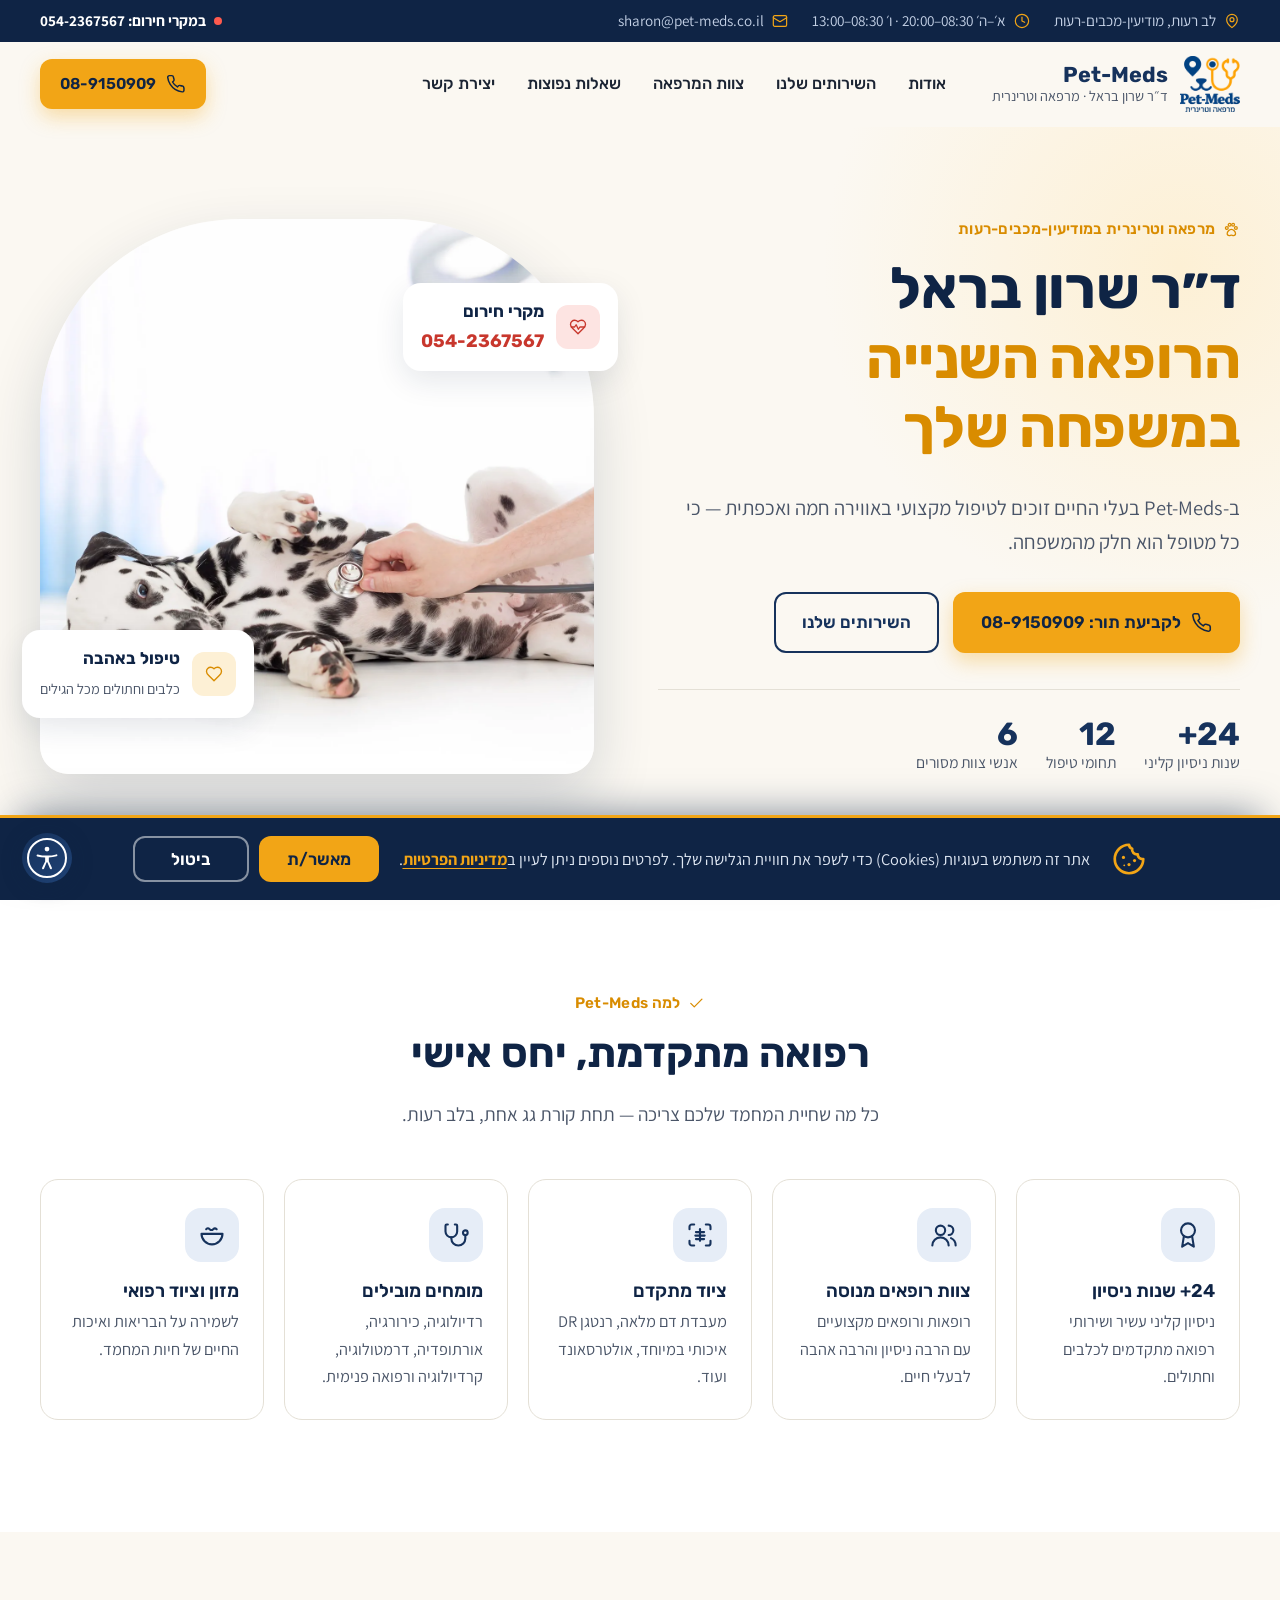
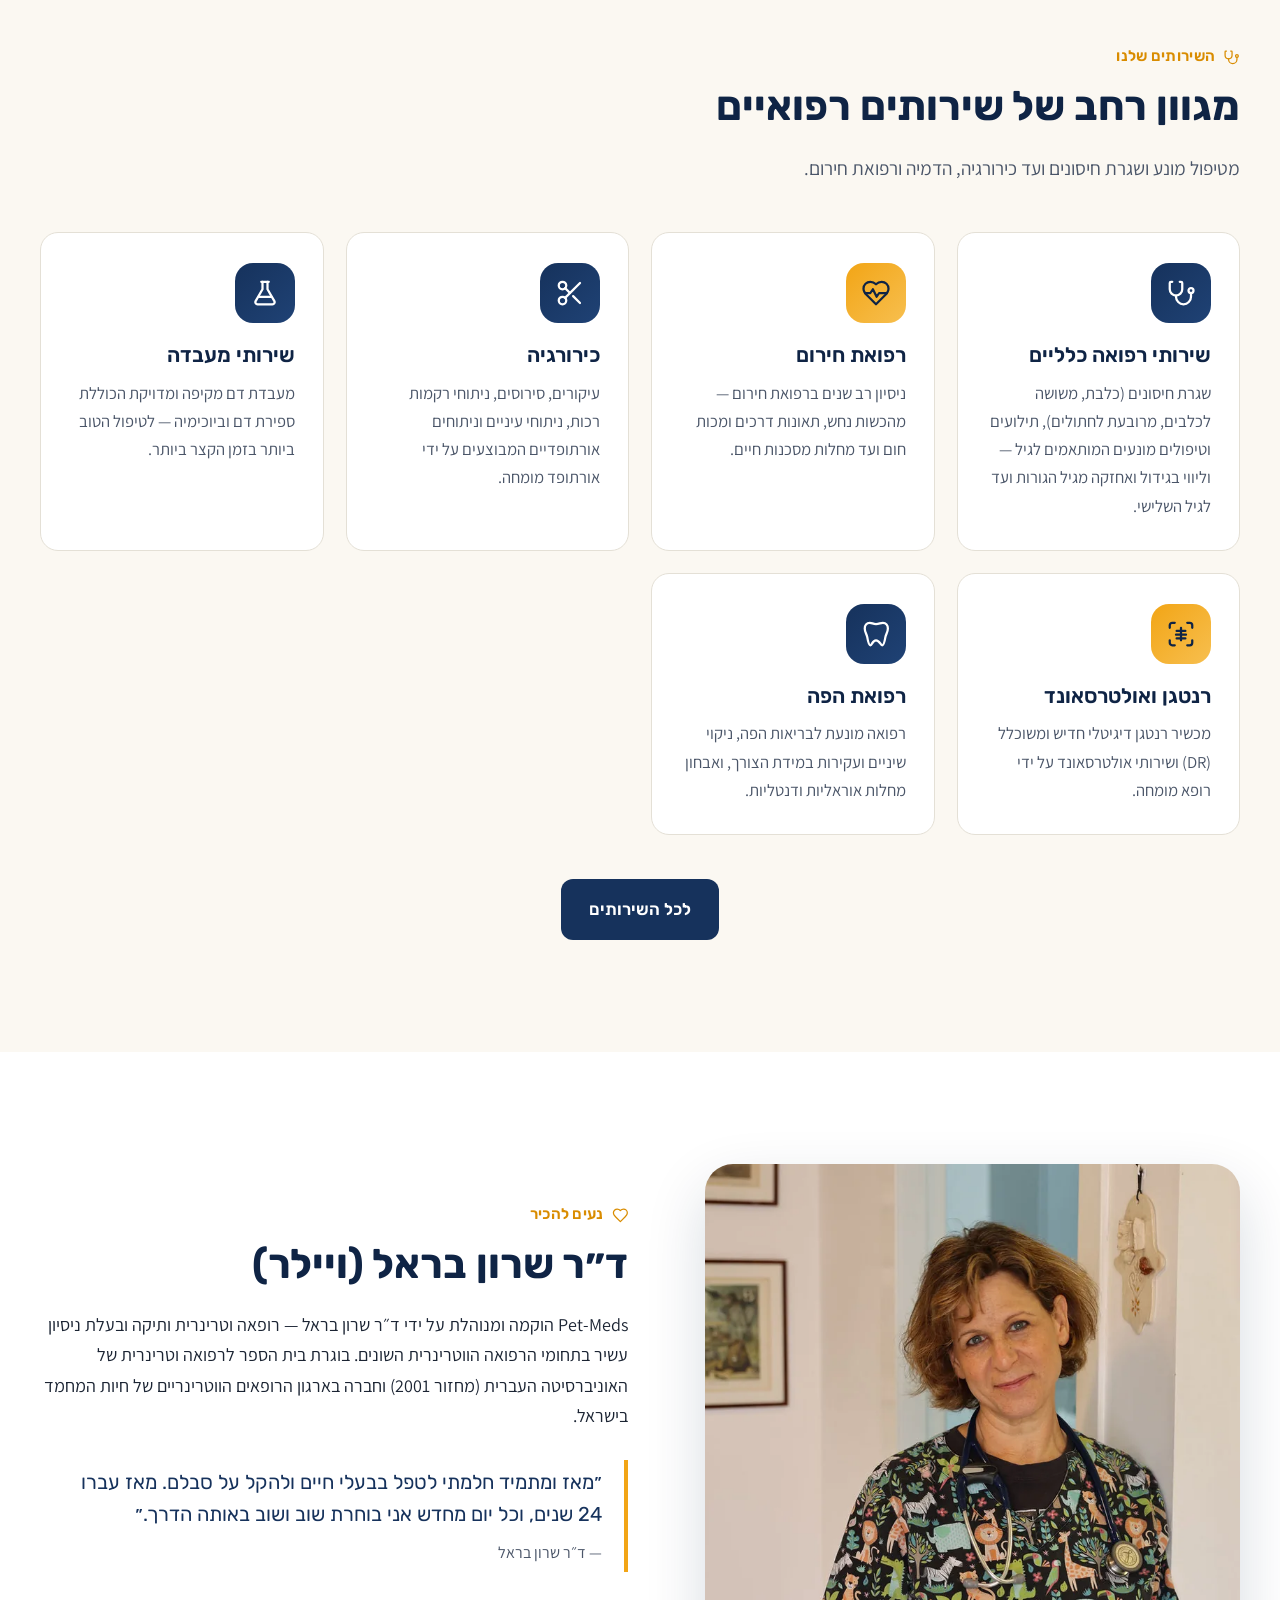
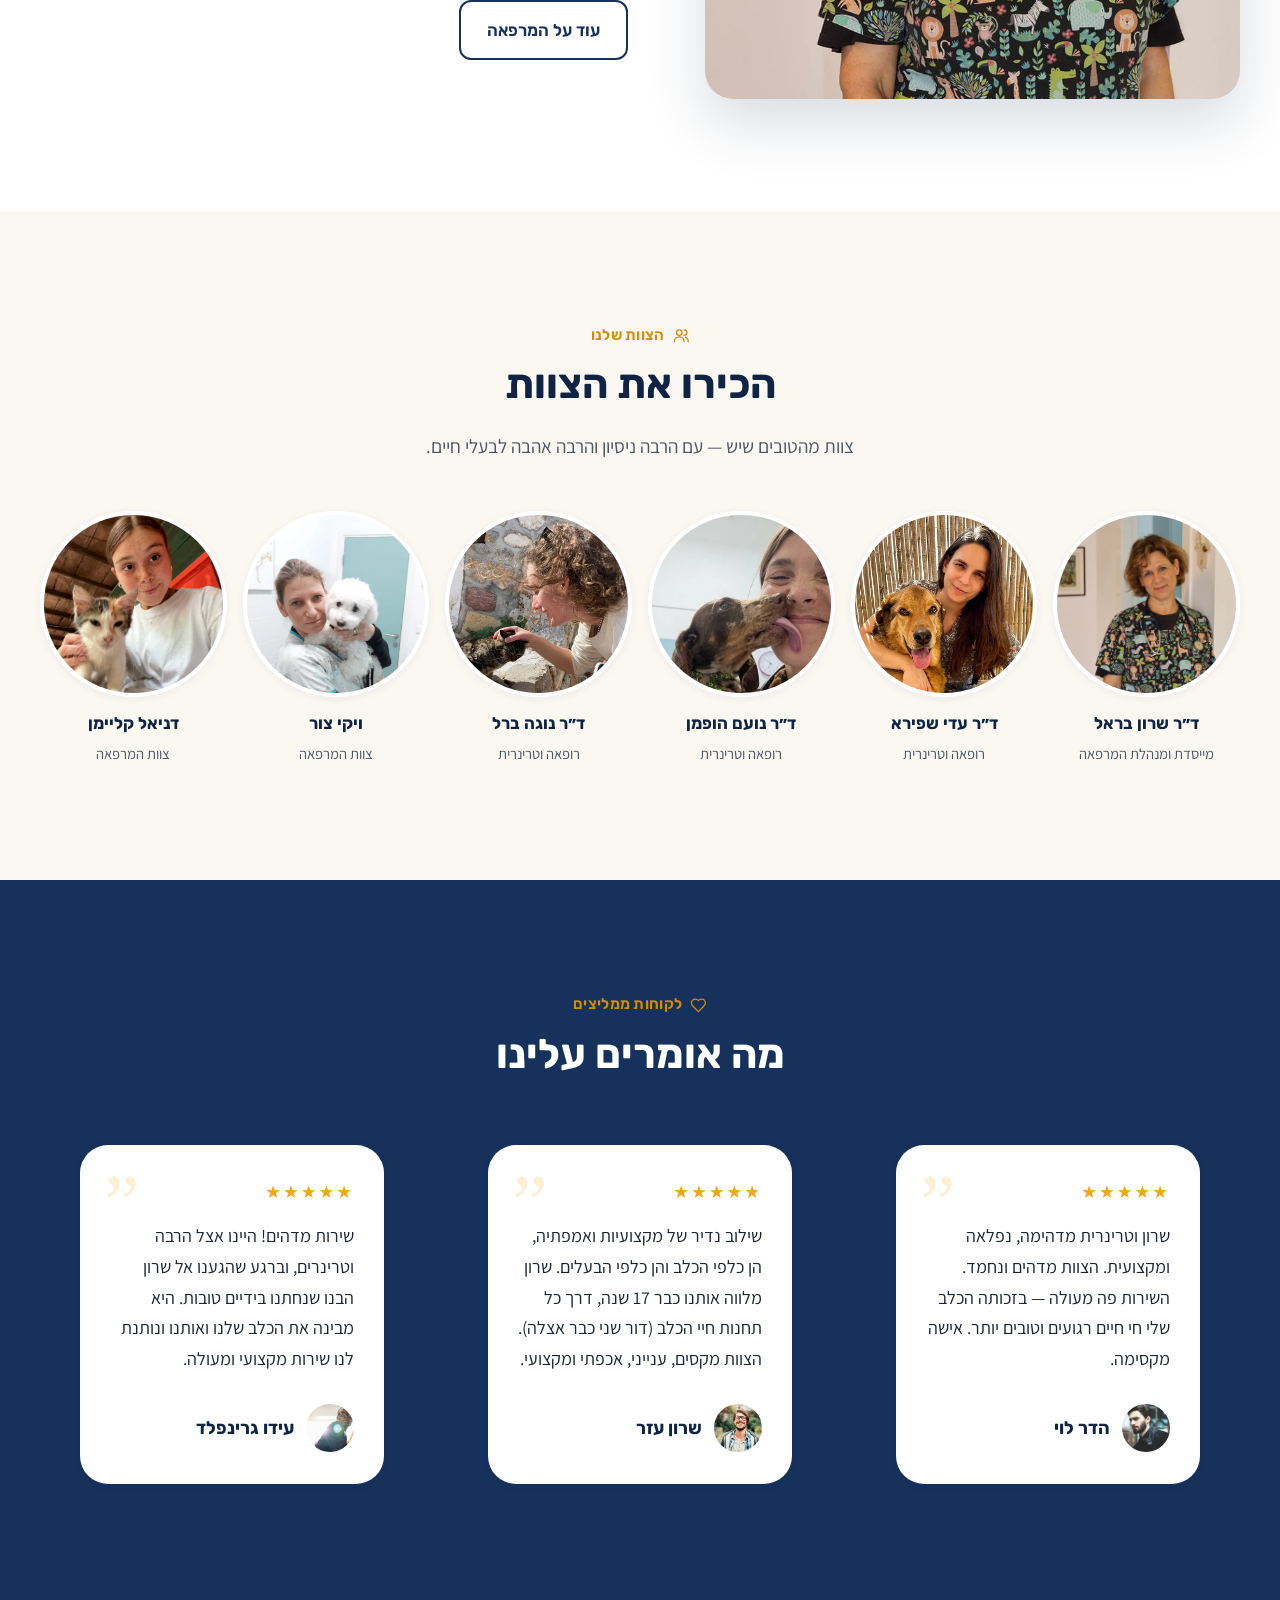
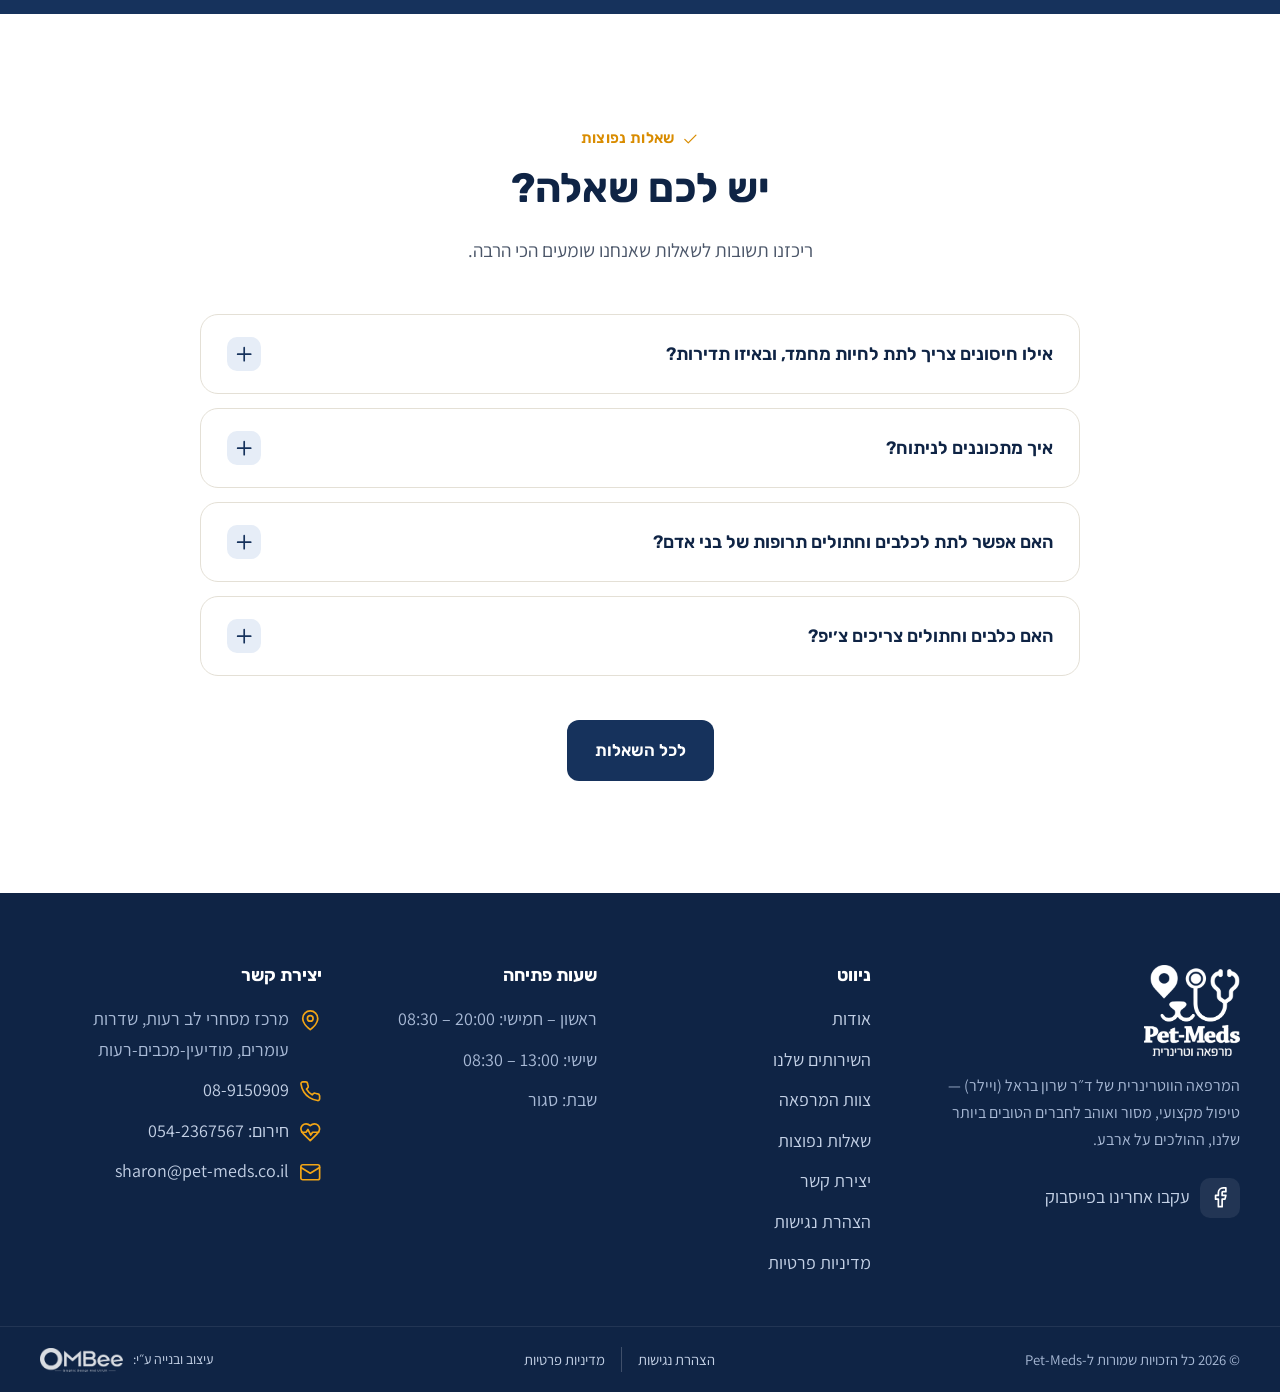
==== commit c827a86f: "גיבוי אתר Pet-Meds — תו נגישות OMBee, באנר עוגיות ודפי מידע משפטי - Replace the old accessibility wi" ====
--- a/index.html
+++ b/index.html
@@ -288,79 +288,6 @@
 
 <a class="fab" href="tel:0542367567"><svg class="icon" viewBox="0 0 24 24" aria-hidden="true" focusable="false"><path d="M22 16.9v3a2 2 0 0 1-2.2 2 19.8 19.8 0 0 1-8.6-3.1 19.5 19.5 0 0 1-6-6A19.8 19.8 0 0 1 2.1 4.2 2 2 0 0 1 4.1 2h3a2 2 0 0 1 2 1.7c.1.9.4 1.8.7 2.7a2 2 0 0 1-.5 2.1L8 9.8a16 16 0 0 0 6 6l1.3-1.3a2 2 0 0 1 2.1-.4c.9.3 1.8.6 2.7.7a2 2 0 0 1 1.7 2Z"/></svg> חירום</a>
 
-<button class="a11y-toggle" type="button" aria-label="תפריט נגישות" aria-controls="a11y-panel" aria-expanded="false"><svg class="icon" viewBox="0 0 24 24" aria-hidden="true" focusable="false"><circle cx="12" cy="12" r="11" fill="currentColor" stroke="none" opacity=".0"/><circle cx="12" cy="4.6" r="2.1" fill="currentColor" stroke="none"/><path d="M4.5 8.3 12 9.8l7.5-1.5" stroke-width="2.4"/><path d="M12 9.8v5" stroke-width="2.4"/><path d="m8.6 21.3 3.4-6.5 3.4 6.5" stroke-width="2.4"/></svg></button>
-<div class="a11y-panel" id="a11y-panel" role="dialog" aria-label="תפריט נגישות" hidden>
-  <div class="a11y-panel__head">
-    <h2 class="a11y-panel__title">תפריט נגישות</h2>
-    <button class="a11y-panel__close" type="button" aria-label="סגירת תפריט הנגישות"><svg class="icon" viewBox="0 0 24 24" aria-hidden="true" focusable="false"><path d="M18 6 6 18M6 6l12 12"/></svg></button>
-  </div>
-  <div class="a11y-grid">
-    <button type="button" class="a11y-tile" data-a11y="contrast" data-title="ניגודיות +" data-labels="ניגודיות כהה|ניגודיות בהירה|היפוך צבעים" aria-pressed="false">
-      <span class="a11y-tile__ico"><svg class="icon" viewBox="0 0 24 24" aria-hidden="true" focusable="false"><circle cx="12" cy="12" r="9"/><path d="M12 3a9 9 0 0 1 0 18Z" fill="currentColor"/></svg></span>
-      <span class="a11y-tile__label">ניגודיות +</span>
-      <span class="a11y-tile__steps" aria-hidden="true"><i></i><i></i><i></i></span>
-    </button>
-    <button type="button" class="a11y-tile" data-a11y="links" data-title="הדגשת קישורים" data-labels="הדגשת קישורים" aria-pressed="false">
-      <span class="a11y-tile__ico"><svg class="icon" viewBox="0 0 24 24" aria-hidden="true" focusable="false"><path d="M9 17H7A5 5 0 0 1 7 7h2"/><path d="M15 7h2a5 5 0 1 1 0 10h-2"/><path d="M8 12h8"/></svg></span>
-      <span class="a11y-tile__label">הדגשת קישורים</span>
-      
-    </button>
-    <button type="button" class="a11y-tile" data-a11y="text" data-title="טקסט גדול" data-labels="טקסט גדול|טקסט גדול יותר|טקסט ענק" aria-pressed="false">
-      <span class="a11y-tile__ico"><svg class="icon" viewBox="0 0 24 24" aria-hidden="true" focusable="false"><path d="M3 7V5h10v2"/><path d="M8 5v14"/><path d="M6 19h4"/><path d="M14 12v-1.5h7V12"/><path d="M17.5 10.5V19"/><path d="M16 19h3"/></svg></span>
-      <span class="a11y-tile__label">טקסט גדול</span>
-      <span class="a11y-tile__steps" aria-hidden="true"><i></i><i></i><i></i></span>
-    </button>
-    <button type="button" class="a11y-tile" data-a11y="spacing" data-title="ריווח טקסט" data-labels="ריווח טקסט|ריווח גדול|ריווח גדול מאוד" aria-pressed="false">
-      <span class="a11y-tile__ico"><svg class="icon" viewBox="0 0 24 24" aria-hidden="true" focusable="false"><path d="M7 12h10" stroke-dasharray="2 2.5"/><path d="m5 9-3 3 3 3"/><path d="m19 9 3 3-3 3"/></svg></span>
-      <span class="a11y-tile__label">ריווח טקסט</span>
-      <span class="a11y-tile__steps" aria-hidden="true"><i></i><i></i><i></i></span>
-    </button>
-    <button type="button" class="a11y-tile" data-a11y="motion" data-title="ביטול הנפשות" data-labels="ביטול הנפשות" aria-pressed="false">
-      <span class="a11y-tile__ico"><svg class="icon" viewBox="0 0 24 24" aria-hidden="true" focusable="false"><circle cx="12" cy="12" r="9" stroke-dasharray="1.5 2.6"/><path d="M10 9v6M14 9v6"/></svg></span>
-      <span class="a11y-tile__label">ביטול הנפשות</span>
-      
-    </button>
-    <button type="button" class="a11y-tile" data-a11y="images" data-title="הסתרת תמונות" data-labels="הסתרת תמונות" aria-pressed="false">
-      <span class="a11y-tile__ico"><svg class="icon" viewBox="0 0 24 24" aria-hidden="true" focusable="false"><rect x="2" y="6" width="16" height="15" rx="2"/><circle cx="7.5" cy="11" r="1.5"/><path d="m18 17-4.5-4.5L5 21"/><path d="m17 2 5 5M22 2l-5 5"/></svg></span>
-      <span class="a11y-tile__label">הסתרת תמונות</span>
-      
-    </button>
-    <button type="button" class="a11y-tile" data-a11y="dyslexia" data-title="תמיכה בדיסלקציה" data-labels="תמיכה בדיסלקציה" aria-pressed="false">
-      <span class="a11y-tile__ico"><svg class="icon" viewBox="0 0 24 24" aria-hidden="true" focusable="false"><text x="12" y="17.5" text-anchor="middle" font-size="15" font-family="Georgia, serif" fill="currentColor" stroke="none">Df</text></svg></span>
-      <span class="a11y-tile__label">תמיכה בדיסלקציה</span>
-      
-    </button>
-    <button type="button" class="a11y-tile" data-a11y="cursor" data-title="סמן" data-labels="סמן גדול כהה|סמן גדול בהיר" aria-pressed="false">
-      <span class="a11y-tile__ico"><svg class="icon" viewBox="0 0 24 24" aria-hidden="true" focusable="false"><path d="M5 3 19 10l-6.5 2L10 18.5Z"/><path d="m12.5 12 5.5 6"/></svg></span>
-      <span class="a11y-tile__label">סמן</span>
-      <span class="a11y-tile__steps" aria-hidden="true"><i></i><i></i></span>
-    </button>
-    <button type="button" class="a11y-tile" data-a11y="tooltips" data-title="תיאורים" data-labels="תיאורים" aria-pressed="false">
-      <span class="a11y-tile__ico"><svg class="icon" viewBox="0 0 24 24" aria-hidden="true" focusable="false"><path d="M21 15a2 2 0 0 1-2 2H8l-4 4V5a2 2 0 0 1 2-2h13a2 2 0 0 1 2 2Z"/><path d="M12.5 7v.01M12.5 10v4"/></svg></span>
-      <span class="a11y-tile__label">תיאורים</span>
-      
-    </button>
-    <button type="button" class="a11y-tile" data-a11y="lineheight" data-title="גובה שורה" data-labels="גובה שורה גדול|גובה שורה גדול יותר|גובה שורה מקסימלי" aria-pressed="false">
-      <span class="a11y-tile__ico"><svg class="icon" viewBox="0 0 24 24" aria-hidden="true" focusable="false"><path d="M11 6h10M11 10h10M11 14h10M11 18h10"/><path d="M5 4v16"/><path d="m3 6 2-2 2 2M3 18l2 2 2-2"/></svg></span>
-      <span class="a11y-tile__label">גובה שורה</span>
-      <span class="a11y-tile__steps" aria-hidden="true"><i></i><i></i><i></i></span>
-    </button>
-    <button type="button" class="a11y-tile" data-a11y="align" data-title="יישור טקסט" data-labels="יישור לימין|יישור למרכז|יישור לשמאל" aria-pressed="false">
-      <span class="a11y-tile__ico"><svg class="icon" viewBox="0 0 24 24" aria-hidden="true" focusable="false"><path d="M3 6h18M9 10h12M3 14h18M9 18h12"/></svg></span>
-      <span class="a11y-tile__label">יישור טקסט</span>
-      <span class="a11y-tile__steps" aria-hidden="true"><i></i><i></i><i></i></span>
-    </button>
-    <button type="button" class="a11y-tile" data-a11y="saturation" data-title="רוויה" data-labels="רוויה נמוכה|רוויה גבוהה|גווני אפור" aria-pressed="false">
-      <span class="a11y-tile__ico"><svg class="icon" viewBox="0 0 24 24" aria-hidden="true" focusable="false"><path d="M12 3s6 6.5 6 11a6 6 0 0 1-12 0c0-4.5 6-11 6-11Z"/></svg></span>
-      <span class="a11y-tile__label">רוויה</span>
-      <span class="a11y-tile__steps" aria-hidden="true"><i></i><i></i><i></i></span>
-    </button>
-  </div>
-  <button class="a11y-reset" type="button" data-a11y-reset><svg class="icon" viewBox="0 0 24 24" aria-hidden="true" focusable="false"><path d="M3 12a9 9 0 0 1 15.5-6.2L21 8"/><path d="M21 3v5h-5"/><path d="M21 12a9 9 0 0 1-15.5 6.2L3 16"/><path d="M3 21v-5h5"/></svg> איפוס כל הגדרות הנגישות</button>
-  <div class="a11y-links"><a href="accessibility.html">הצהרת נגישות</a><a href="privacy.html">מדיניות פרטיות</a></div>
-</div>
-<div class="a11y-tooltip" role="tooltip" hidden></div>
-
 <div class="drawer-overlay" hidden></div>
 <aside class="drawer" id="drawer" aria-label="תפריט ניווט" hidden>
   <div class="drawer__head">
@@ -384,6 +311,8 @@
   </div>
 </aside>
 
+<script src="js/accessibility.js"></script>
+<script src="js/cookies.js"></script>
 <script src="js/main.js"></script>
 </body>
 </html>
--- a/css/style.css
+++ b/css/style.css
@@ -329,12 +329,44 @@
 .breadcrumbs { display: flex; gap: 8px; font-size: .95rem; margin-bottom: 18px; color: #a9bad6; }
 .breadcrumbs a { color: var(--amber-500); text-decoration: none; }
 
-/* ---------- Prose (accessibility etc.) ---------- */
-.prose { max-width: 820px; margin-inline: auto; background: var(--white); border-radius: var(--radius-lg); padding: clamp(28px, 5vw, 56px); border: 1px solid var(--line); }
-.prose h2 { font-size: 1.5rem; margin-top: 1.6em; }
-.prose h2:first-child { margin-top: 0; }
-.prose p, .prose li { color: var(--ink-soft); }
-.prose .meta { color: var(--amber-600); font-weight: 600; }
+/* ---------- Legal pages (accessibility statement, privacy policy) — AgroSoft layout ---------- */
+.page-hero .eyebrow { color: var(--amber-500); }
+.legal-wrap { padding: clamp(40px, 6vw, 64px) 0 clamp(56px, 8vw, 96px); }
+.legal-content { max-width: 820px; margin: 0 auto; line-height: 1.85; color: var(--ink-soft); font-size: 1.08rem; }
+.legal-intro { background: var(--amber-100); border-inline-start: 4px solid var(--amber-500); border-radius: 14px; padding: 20px 24px; margin-bottom: 26px; }
+.legal-intro p { margin: 0 0 8px; color: var(--ink); }
+.legal-intro p:last-child { margin-bottom: 0; }
+.legal-intro .legal-date { font-size: .95rem; font-weight: 700; color: #8a5a00; }
+.legal-toc { border: 1px solid var(--line); border-radius: 14px; padding: 18px 26px; margin-bottom: 14px; background: var(--white); box-shadow: var(--shadow-sm); }
+.legal-toc strong { display: block; font-family: var(--font-head); color: var(--navy-900); margin-bottom: 8px; font-size: 1.08rem; }
+.legal-toc ol { columns: 2; column-gap: 32px; padding-inline-start: 20px; margin: 0; }
+.legal-toc li { margin-bottom: 6px; break-inside: avoid; }
+.legal-toc li::marker { color: var(--amber-600); font-weight: 700; }
+.legal-toc a { color: var(--navy-700); font-weight: 600; text-decoration: underline; text-decoration-color: rgba(31, 66, 117, .3); text-underline-offset: 3px; }
+.legal-toc a:hover { text-decoration-color: currentColor; }
+.legal-content h2 { font-size: 1.45rem; color: var(--navy-900); margin: 40px 0 12px; padding-inline-start: 12px; border-inline-start: 4px solid var(--amber-500); line-height: 1.4; scroll-margin-top: calc(var(--header-h) + 20px); }
+.legal-content p { margin: 0 0 12px; }
+.legal-content strong { color: var(--ink); font-weight: 700; }
+.legal-content a:not(.btn) { color: var(--navy-700); font-weight: 600; text-underline-offset: 3px; }
+.legal-list { padding-inline-start: 24px; margin: 0 0 16px; }
+.legal-list li { margin-bottom: 8px; line-height: 1.8; }
+.legal-list li::marker { color: var(--amber-600); }
+.legal-checklist { display: grid; grid-template-columns: 1fr 1fr; gap: 8px 28px; margin: 0 0 16px; padding: 0; list-style: none; }
+.legal-checklist li { position: relative; padding-inline-start: 30px; line-height: 1.7; }
+.legal-checklist li::before { content: ""; position: absolute; inset-inline-start: 0; top: .3em; width: 20px; height: 20px; border-radius: 50%; background: var(--navy-800) url("data:image/svg+xml,%3Csvg xmlns='http://www.w3.org/2000/svg' viewBox='0 0 24 24' fill='none' stroke='%23ffffff' stroke-width='3.5' stroke-linecap='round' stroke-linejoin='round'%3E%3Cpath d='M5 12l5 5 9-10'/%3E%3C/svg%3E") center / 12px no-repeat; }
+.legal-contact { display: grid; grid-template-columns: repeat(3, 1fr); gap: 12px; margin: 10px 0 16px; }
+.legal-contact > div { background: var(--white); border: 1px solid var(--line); border-radius: 14px; padding: 14px 18px; box-shadow: var(--shadow-sm); }
+.legal-contact strong { display: block; font-size: .9rem; color: var(--amber-600); margin-bottom: 3px; }
+.legal-content .legal-contact a, .legal-contact span { font-weight: 700; color: var(--navy-900); text-decoration: none; overflow-wrap: anywhere; }
+.legal-content .legal-contact a:hover { color: var(--navy-700); text-decoration: underline; }
+.legal-actions { display: flex; flex-wrap: wrap; gap: 12px; margin-top: 40px; }
+.legal-actions .btn svg { width: 18px; height: 18px; fill: none; stroke: currentColor; stroke-width: 2; stroke-linecap: round; stroke-linejoin: round; }
+@media (max-width: 640px) {
+  .legal-toc { padding: 16px 20px; }
+  .legal-toc ol { columns: 1; }
+  .legal-checklist, .legal-contact { grid-template-columns: 1fr; }
+  .legal-actions .btn { flex: 1; }
+}
 
 /* ---------- Partners ---------- */
 .partners { display: flex; flex-wrap: wrap; gap: 12px; }
@@ -359,130 +391,7 @@
 /* ---------- Floating call (mobile) ---------- */
 .fab { display: none; }
 
-/* ---------- Accessibility widget ---------- */
-.a11y-toggle {
-  position: fixed; inset-inline-start: 16px; bottom: 16px; z-index: 300;
-  width: 56px; height: 56px; border-radius: 14px; border: 3px solid var(--white); cursor: pointer;
-  background: var(--navy-800); color: var(--white); box-shadow: var(--shadow); display: grid; place-items: center;
-  transition: transform .2s, background .2s;
-}
-.a11y-toggle:hover { transform: scale(1.06); background: var(--navy-700); }
-.a11y-toggle .icon { width: 30px; height: 30px; }
-
-.a11y-panel {
-  position: fixed; inset-inline-start: 16px; bottom: 84px; z-index: 300; width: 300px;
-  max-height: calc(100vh - 110px); overflow-y: auto; overscroll-behavior: contain;
-  background: #eef1f6; border-radius: 20px; box-shadow: var(--shadow-lg); padding: 14px;
-  font-family: var(--font-body); font-size: 15px; line-height: 1.3; color: var(--navy-900);
-  animation: a11y-in .2s ease;
-}
-@keyframes a11y-in { from { opacity: 0; transform: translateY(10px); } }
-.a11y-panel__head { display: flex; align-items: center; justify-content: space-between; padding: 2px 4px 12px; }
-.a11y-panel__close {
-  width: 38px; height: 38px; border-radius: 10px; border: 0; background: var(--white); color: var(--navy-900);
-  display: grid; place-items: center; cursor: pointer;
-}
-.a11y-panel__close .icon { width: 20px; height: 20px; }
-.a11y-panel__title { font-size: 1.15em; margin: 0; color: var(--navy-900); }
-
-.a11y-grid { display: grid; grid-template-columns: 1fr 1fr; gap: 10px; }
-.a11y-tile {
-  display: flex; flex-direction: column; align-items: center; justify-content: center; gap: 10px;
-  min-height: 112px; padding: 16px 8px 12px; border-radius: 14px; border: 2px solid transparent;
-  background: var(--white); color: var(--navy-900); cursor: pointer; text-align: center;
-  font: 700 1em var(--font-body); line-height: 1.25; transition: border-color .15s, background .15s, color .15s;
-}
-.a11y-tile:hover { border-color: var(--navy-700); }
-.a11y-tile__ico .icon { width: 30px; height: 30px; stroke-width: 1.6; }
-.a11y-tile__steps { display: flex; gap: 4px; }
-.a11y-tile__steps i { width: 16px; height: 4px; border-radius: 2px; background: #d5dbe5; }
-.a11y-tile[aria-pressed="true"] { background: var(--navy-800); color: var(--white); }
-.a11y-tile[aria-pressed="true"] .a11y-tile__steps i { background: rgba(255,255,255,.3); }
-.a11y-tile .a11y-tile__steps i.is-on { background: var(--amber-500); }
-
-.a11y-reset {
-  display: flex; align-items: center; justify-content: center; gap: 10px; width: 100%; margin-top: 12px;
-  padding: 14px; border: 0; border-radius: 14px; background: var(--amber-500); color: var(--navy-900);
-  font: 700 1em var(--font-body); cursor: pointer;
-}
-.a11y-reset:hover { background: #ffb52e; }
-.a11y-links { display: flex; justify-content: center; gap: 20px; margin-top: 12px; }
-.a11y-links a { font-weight: 600; color: var(--navy-800); }
-
-.a11y-tooltip {
-  position: fixed; z-index: 500; pointer-events: none; max-width: 280px;
-  background: var(--navy-900); color: var(--white); padding: 8px 12px; border-radius: 8px;
-  font: 600 15px/1.4 var(--font-body); box-shadow: var(--shadow);
-}
-
-.a11y-panel[hidden], .a11y-tooltip[hidden], .drawer[hidden], .drawer-overlay[hidden] { display: none !important; }
-
-/* Contrast: dark */
-html.a11y-contrast-1 body,
-html.a11y-contrast-1 :is(.section, .hero, .header, .topbar, .page-hero, .footer, .feature, .service, .member, .review, .faq details,
-  .form-card, .prose, .contact__card, .cta-band, .drawer, .form input, .form select, .form textarea) {
-  background: #000 !important; color: #fff !important; border-color: #fff !important; box-shadow: none !important;
-}
-html.a11y-contrast-1 :is(main, .header, .footer, .topbar, .drawer) :is(h1, h2, h3, h4, p, li, summary, span, strong, td, label, cite, blockquote, div) { color: #fff !important; }
-html.a11y-contrast-1 :is(main, .header, .footer, .topbar, .drawer) a { color: #ffef5c !important; }
-html.a11y-contrast-1 :is(main, .header, .footer, .drawer) .btn { background: #000 !important; border-color: #ffef5c !important; color: #ffef5c !important; }
-
-/* Contrast: light */
-html.a11y-contrast-2 body,
-html.a11y-contrast-2 :is(.section, .hero, .header, .topbar, .page-hero, .footer, .feature, .service, .member, .review, .faq details,
-  .form-card, .prose, .contact__card, .cta-band, .drawer, .form input, .form select, .form textarea) {
-  background: #fff !important; color: #000 !important; border-color: #000 !important; box-shadow: none !important;
-}
-html.a11y-contrast-2 .page-hero::before { display: none; }
-html.a11y-contrast-2 :is(main, .header, .footer, .topbar, .drawer) :is(h1, h2, h3, h4, p, li, summary, span, strong, td, label, cite, blockquote, div) { color: #000 !important; }
-html.a11y-contrast-2 :is(main, .header, .footer, .topbar, .drawer) a { color: #0033cc !important; }
-html.a11y-contrast-2 :is(main, .header, .footer, .drawer) .btn { background: #fff !important; border-color: #000 !important; color: #000 !important; }
-html.a11y-contrast-2 .footer__brand img { filter: none; }
-
-/* Invert + saturation (filters on page regions only, so the widget stays usable) */
-html.a11y-contrast-3 { --a11y-inv: invert(1) hue-rotate(180deg); }
-html.a11y-saturation-1 { --a11y-sat: saturate(.4); }
-html.a11y-saturation-2 { --a11y-sat: saturate(2); }
-html.a11y-saturation-3 { --a11y-sat: grayscale(1); }
-html:is(.a11y-contrast-3, .a11y-saturation-1, .a11y-saturation-2, .a11y-saturation-3) :is(.topbar, .header, main, .footer, .drawer) {
-  filter: var(--a11y-inv, invert(0)) var(--a11y-sat, saturate(1));
-}
-html.a11y-contrast-3 :is(main, .header, .drawer) img { filter: invert(1) hue-rotate(180deg); }
-
-/* Text */
-html.a11y-text-1 { font-size: 112%; }
-html.a11y-text-2 { font-size: 125%; }
-html.a11y-text-3 { font-size: 140%; }
-html.a11y-spacing-1 :is(main, .header, .footer, .topbar, .drawer) * { letter-spacing: .04em !important; word-spacing: .12em !important; }
-html.a11y-spacing-2 :is(main, .header, .footer, .topbar, .drawer) * { letter-spacing: .08em !important; word-spacing: .24em !important; }
-html.a11y-spacing-3 :is(main, .header, .footer, .topbar, .drawer) * { letter-spacing: .12em !important; word-spacing: .36em !important; }
-html.a11y-lineheight-1 :is(main, .header, .footer, .topbar, .drawer) * { line-height: 2 !important; }
-html.a11y-lineheight-2 :is(main, .header, .footer, .topbar, .drawer) * { line-height: 2.4 !important; }
-html.a11y-lineheight-3 :is(main, .header, .footer, .topbar, .drawer) * { line-height: 2.8 !important; }
-html.a11y-align-1 :is(main, .footer, .drawer) * { text-align: right !important; }
-html.a11y-align-2 :is(main, .footer, .drawer) * { text-align: center !important; }
-html.a11y-align-3 :is(main, .footer, .drawer) * { text-align: left !important; }
-html.a11y-dyslexia-1 :is(main, .header, .footer, .topbar, .drawer) :not(svg, svg *) {
-  font-family: Arial, Tahoma, sans-serif !important; letter-spacing: .03em;
-}
-html.a11y-dyslexia-1 :is(main, .header, .footer, .drawer) :is(h1, h2, h3, h4, strong, .btn) { font-weight: 700 !important; }
-
-/* Links, images, motion, cursor */
-html.a11y-links-1 :is(main, .header, .footer, .topbar, .drawer) a {
-  text-decoration: underline !important; text-underline-offset: 3px; outline: 2px solid var(--amber-500); outline-offset: 2px;
-}
-html.a11y-images-1 :is(main, .header, .footer, .drawer) img { visibility: hidden !important; }
-html.a11y-images-1 .page-hero { background-image: none !important; }
-html.a11y-motion-1 *, html.a11y-motion-1 *::before, html.a11y-motion-1 *::after {
-  animation: none !important; transition: none !important; scroll-behavior: auto !important;
-}
-html.a11y-motion-1 .reveal { opacity: 1 !important; transform: none !important; }
-html.a11y-cursor-1, html.a11y-cursor-1 * {
-  cursor: url("data:image/svg+xml,%3Csvg xmlns='http://www.w3.org/2000/svg' width='44' height='44' viewBox='0 0 24 24'%3E%3Cpath d='M4 2l15 8.5-6.6 1.6L9 18.6z' fill='black' stroke='white' stroke-width='1.2' stroke-linejoin='round'/%3E%3C/svg%3E") 6 3, auto !important;
-}
-html.a11y-cursor-2, html.a11y-cursor-2 * {
-  cursor: url("data:image/svg+xml,%3Csvg xmlns='http://www.w3.org/2000/svg' width='44' height='44' viewBox='0 0 24 24'%3E%3Cpath d='M4 2l15 8.5-6.6 1.6L9 18.6z' fill='white' stroke='black' stroke-width='1.2' stroke-linejoin='round'/%3E%3C/svg%3E") 6 3, auto !important;
-}
+.drawer[hidden], .drawer-overlay[hidden] { display: none !important; }
 
 /* ---------- Side drawer (mobile menu) ---------- */
 .drawer-overlay {
@@ -518,10 +427,6 @@
 .drawer__emergency { border-color: var(--danger); color: var(--danger); background: transparent; }
 .drawer__emergency:hover { background: var(--danger); color: var(--white); }
 html.drawer-open, html.drawer-open body { overflow: hidden; }
-
-@media (max-width: 640px) {
-  .a11y-panel { inset-inline: 8px; width: auto; bottom: 80px; max-height: calc(100vh - 96px); }
-}
 
 /* ---------- Reveal on scroll ---------- */
 .reveal { opacity: 0; transform: translateY(24px); transition: opacity .7s ease, transform .7s ease; }
@@ -560,7 +465,7 @@
   .team-strip { grid-template-columns: repeat(2, 1fr); }
   .hero__actions .btn { flex: 1; }
   .fab {
-    display: flex; position: fixed; inset-inline-end: 16px; bottom: 16px; z-index: 150; align-items: center; gap: 8px;
+    display: flex; position: fixed; right: 16px; bottom: 16px; z-index: 150; transition: bottom .3s ease; align-items: center; gap: 8px;
     background: var(--danger); color: var(--white); padding: 14px 20px; border-radius: 12px; text-decoration: none;
     font-family: var(--font-head); font-weight: 700; box-shadow: 0 10px 24px rgba(200, 55, 45, .4);
   }
@@ -573,3 +478,41 @@
 .footer__credit { display: inline-flex; align-items: center; gap: 10px; font-size: .88rem; color: #8ea2c2; }
 .footer__credit img { height: 24px; width: auto; filter: brightness(0) invert(1); opacity: .85; transition: opacity .2s; }
 .footer__credit:hover img { opacity: 1; }
+
+/* footer bottom: legal links with a divider */
+.footer__legal { gap: 0; }
+.footer__legal a + a { margin-inline-start: 16px; padding-inline-start: 16px; border-inline-start: 1px solid rgba(255,255,255,.2); }
+@media (max-width: 640px) {
+  .footer__bottom .container { flex-direction: column; text-align: center; gap: 14px; padding-bottom: 64px; }
+}
+
+/* ---------- Cookie banner (OMBee, full width; home page only) ---------- */
+.cookie-banner {
+  position: fixed; z-index: 350; left: 0; right: 0; bottom: 0;
+  background: var(--navy-900); color: var(--white); border-top: 3px solid var(--amber-500);
+  box-shadow: 0 -18px 40px -20px rgba(15, 36, 69, .6);
+  transform: translateY(100%); opacity: 0; transition: transform .4s cubic-bezier(.2, .7, .2, 1), opacity .4s;
+}
+.cookie-banner.show { transform: none; opacity: 1; }
+.cookie-inner { display: flex; align-items: center; justify-content: center; gap: 20px; padding: 18px 0; }
+.cookie-ico { width: 38px; height: 38px; flex: none; fill: none; stroke: var(--amber-500); stroke-width: 1.7; stroke-linecap: round; stroke-linejoin: round; }
+.cookie-ico circle { fill: var(--amber-500); stroke: none; }
+.cookie-banner p { flex: 0 1 auto; margin: 0; font-size: 1.02rem; line-height: 1.6; color: #dfe7f3; }
+.cookie-banner p a { color: var(--amber-500); font-weight: 700; text-underline-offset: 3px; }
+.cookie-banner p a:hover { color: var(--white); }
+.cookie-actions { display: flex; gap: 10px; flex: none; }
+.cookie-actions .btn { min-height: 46px; padding: 0 26px; min-width: 116px; box-shadow: none; }
+.cookie-actions .btn:hover { transform: none; }
+.cookie-actions .btn--light { background: transparent; }
+.cookie-actions .btn--light:hover { background: var(--white); color: var(--navy-900); }
+/* while the banner shows, the accessibility button sits on it, centred to its height */
+body.has-cookie-banner #a11y-btn { bottom: calc((var(--cookie-h, 80px) - 50px) / 2); }
+@media (max-width: 900px) {
+  .cookie-inner { flex-wrap: wrap; gap: 12px 14px; padding: 16px 0 calc(16px + env(safe-area-inset-bottom)); }
+  .cookie-ico { width: 30px; height: 30px; }
+  .cookie-banner p { flex: 1 1 calc(100% - 46px); font-size: .98rem; }
+  .cookie-actions { width: 100%; }
+  .cookie-actions .btn { flex: 1; }
+  /* the banner wraps taller here: lift the floating buttons above it */
+  body.has-cookie-banner #a11y-btn, body.has-cookie-banner .fab { bottom: calc(var(--cookie-h, 0px) + 16px); }
+}
